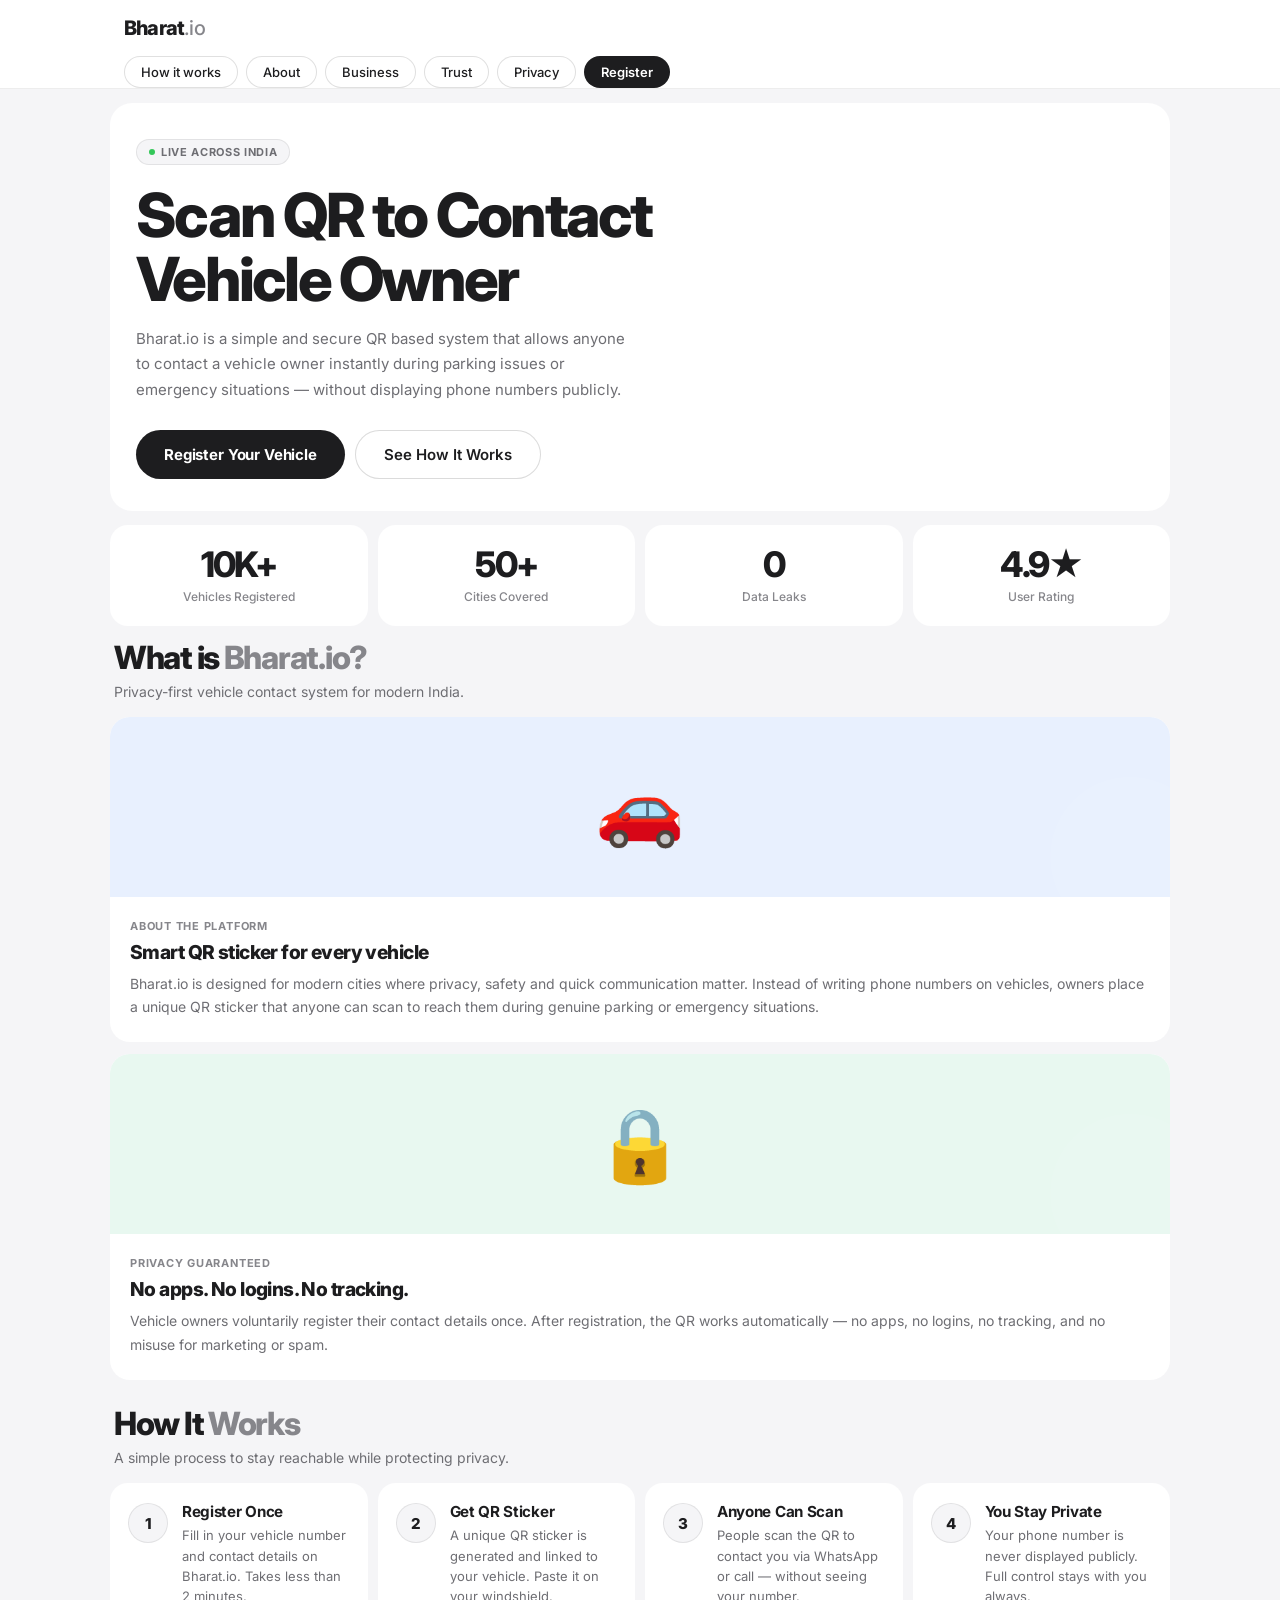
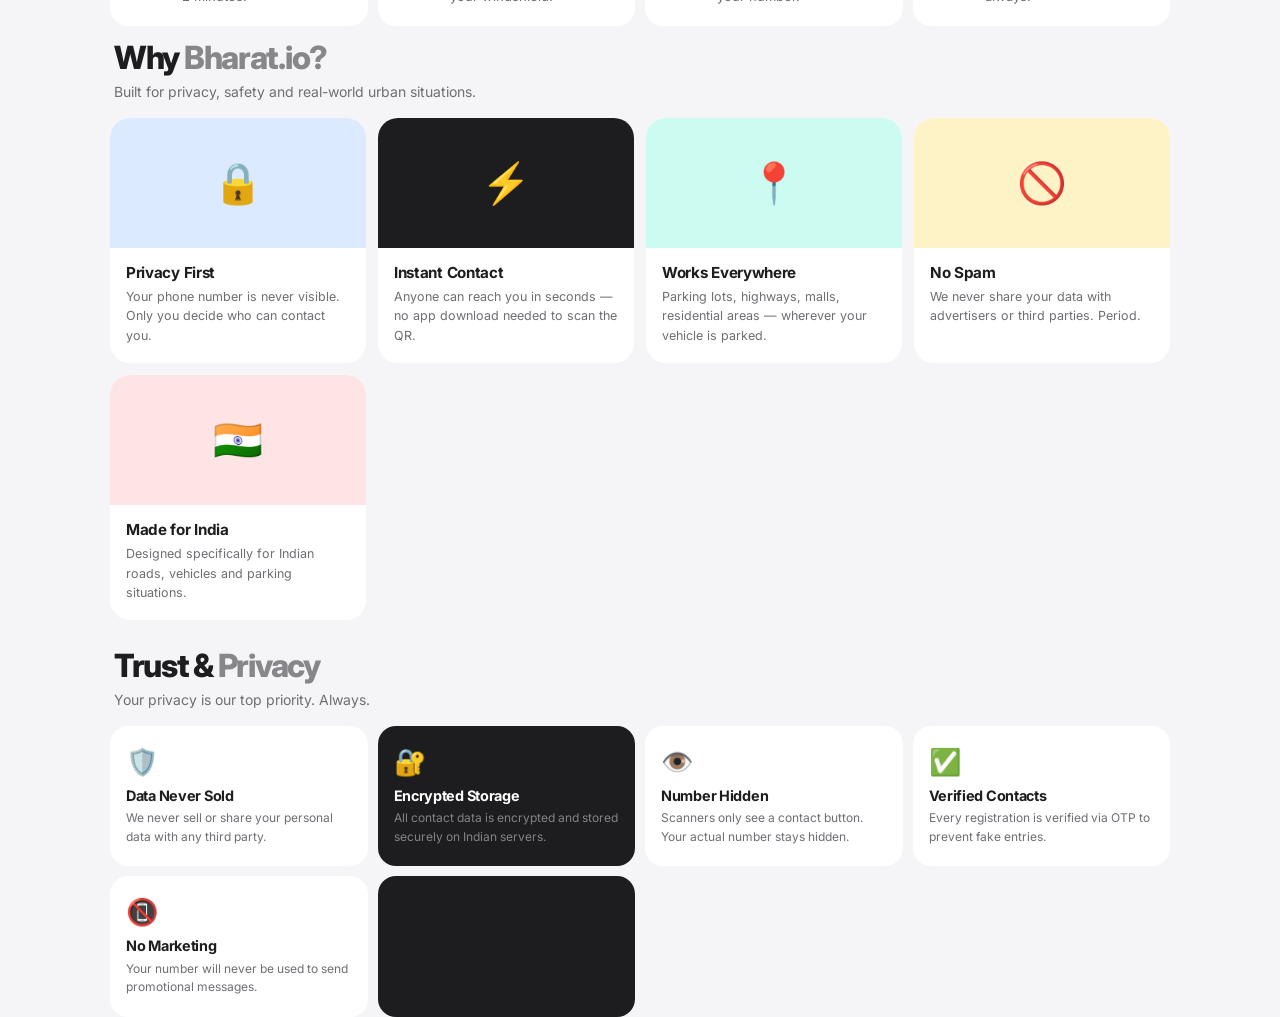
==== index.html @ 7b5a3deb "Create index.html" ====
<!DOCTYPE html>
<html lang="en">
<head>
<meta charset="UTF-8">
<meta name="viewport" content="width=device-width, initial-scale=1.0">
<title>Bharat.io – QR Vehicle Contact System</title>
<link href="https://fonts.googleapis.com/css2?family=Inter:wght@400;500;600;700;800;900&display=swap" rel="stylesheet">
<style>

*,*::before,*::after{margin:0;padding:0;box-sizing:border-box}
html{scroll-behavior:smooth;-webkit-text-size-adjust:100%}
body{
  font-family:'Inter',-apple-system,BlinkMacSystemFont,sans-serif;
  background:#f5f5f7;
  color:#1d1d1f;
  -webkit-font-smoothing:antialiased;
  overflow-x:hidden;
}
a{text-decoration:none;color:inherit}

/* ==============================
   NAVBAR
============================== */
.navbar {
  position: relative;
  background: #fff;
  border-bottom: 1px solid rgba(0,0,0,0.07);
}

.nav-top {
  display: flex;
  align-items: center;
  justify-content: space-between;
  padding: 15px 20px 10px;
}

.logo {
  font-size: 20px;
  font-weight: 800;
  letter-spacing: -0.04em;
  color: #1d1d1f;
}
.logo span { color: #86868b; font-weight: 500; }

/* Horizontal scroll pill nav */
.nav-pills {
  display: flex;
  gap: 8px;
  overflow-x: auto;
  padding: 0 20px 14px;
  scrollbar-width: none;
  -webkit-overflow-scrolling: touch;
}
.nav-pills::-webkit-scrollbar { display: none; }

.nav-pills a {
  display: inline-flex;
  align-items: center;
  white-space: nowrap;
  flex-shrink: 0;
  font-size: 13px;
  font-weight: 500;
  color: #1d1d1f;
  background: #fff;
  border: 1.5px solid rgba(0,0,0,0.12);
  padding: 7px 16px;
  border-radius: 999px;
  transition: background 0.15s;
}
.nav-pills a:hover { background: #f5f5f7; }
.nav-pills .pill-cta {
  background: #1d1d1f;
  color: #fff;
  border-color: transparent;
  font-weight: 600;
}
.nav-pills .pill-cta:hover { background: #3a3a3c; }

/* ==============================
   HERO CARD
============================== */
.hero-wrap { padding: 14px 14px 0; }

.hero-card {
  background: #fff;
  border-radius: 22px;
  padding: 36px 26px 32px;
  overflow: hidden;
  position: relative;
}

/* Small live badge */
.hero-badge {
  display: inline-flex;
  align-items: center;
  gap: 6px;
  font-size: 11px;
  font-weight: 700;
  letter-spacing: 0.06em;
  text-transform: uppercase;
  color: #6e6e73;
  background: #f5f5f7;
  border: 1px solid rgba(0,0,0,0.08);
  padding: 5px 12px;
  border-radius: 999px;
  margin-bottom: 18px;
}
.live-dot {
  width: 6px; height: 6px;
  border-radius: 50%;
  background: #34c759;
  animation: blink 2s ease-in-out infinite;
}
@keyframes blink {
  0%,100%{opacity:1;transform:scale(1)}
  50%{opacity:0.3;transform:scale(0.7)}
}

.hero-card h1 {
  font-size: clamp(2.2rem, 8vw, 3.8rem);
  font-weight: 800;
  letter-spacing: -0.045em;
  line-height: 1.06;
  color: #1d1d1f;
  margin-bottom: 14px;
}

.hero-card .sub {
  font-size: 15px;
  color: #6e6e73;
  line-height: 1.7;
  margin-bottom: 28px;
  max-width: 500px;
}

.hero-btns {
  display: flex;
  flex-direction: column;
  gap: 10px;
}

/* ==============================
   BUTTONS
============================== */
.btn-black {
  display: flex; align-items: center; justify-content: center;
  font-family: inherit; font-size: 15px; font-weight: 700;
  letter-spacing: -0.01em;
  color: #fff; background: #1d1d1f;
  border: none; border-radius: 999px;
  padding: 15px 28px; cursor: pointer;
  transition: all 0.15s ease; text-decoration: none;
}
.btn-black:hover { background: #3a3a3c; transform: scale(1.01); }

.btn-outline {
  display: flex; align-items: center; justify-content: center;
  font-family: inherit; font-size: 15px; font-weight: 600;
  color: #1d1d1f; background: #fff;
  border: 1.5px solid rgba(0,0,0,0.14); border-radius: 999px;
  padding: 14px 28px; cursor: pointer;
  transition: all 0.15s ease; text-decoration: none;
}
.btn-outline:hover { background: #f5f5f7; transform: scale(1.01); }

.btn-white {
  display: inline-flex; align-items: center; justify-content: center;
  font-family: inherit; font-size: 15px; font-weight: 700;
  color: #1d1d1f; background: #fff;
  border: none; border-radius: 999px;
  padding: 15px 32px; cursor: pointer;
  transition: all 0.15s ease; text-decoration: none;
}
.btn-white:hover { background: #f0f0f0; }

/* ==============================
   SECTION WRAPPER
============================== */
.sec { padding: 14px 14px 0; }
.sec-last { padding: 14px; }

.sec-title {
  font-size: clamp(1.5rem, 4vw, 2rem);
  font-weight: 800;
  letter-spacing: -0.04em;
  line-height: 1.1;
  color: #1d1d1f;
  margin-bottom: 6px;
  padding: 0 4px;
}
.sec-title span { color: #86868b; }

.sec-sub {
  font-size: 14px;
  color: #6e6e73;
  padding: 0 4px;
  margin-bottom: 14px;
  line-height: 1.6;
}

/* ==============================
   QATAR-STYLE IMAGE CARDS
   Full width card with image area + content below
============================== */
.qcard {
  background: #fff;
  border-radius: 20px;
  overflow: hidden;
  margin-bottom: 12px;
  transition: transform 0.2s ease;
}
.qcard:hover { transform: translateY(-2px); }

/* Image / icon area */
.qcard-img {
  width: 100%;
  height: 180px;
  background: #f0f0f0;
  display: flex;
  align-items: center;
  justify-content: center;
  font-size: 56px;
  position: relative;
  overflow: hidden;
}

.qcard-img.dark { background: #1d1d1f; }
.qcard-img.blue { background: #e8f0fe; }
.qcard-img.green { background: #e8f8f0; }
.qcard-img.orange { background: #fff3e0; }
.qcard-img.purple { background: #f3e8ff; }

/* Decorative shape inside image area */
.qcard-img::after {
  content: '';
  position: absolute;
  width: 160px; height: 160px;
  border-radius: 50%;
  background: rgba(255,255,255,0.06);
  bottom: -40px; right: -40px;
}

.qcard-body { padding: 22px 20px 24px; }

.qcard-tag {
  font-size: 11px;
  font-weight: 700;
  letter-spacing: 0.07em;
  text-transform: uppercase;
  color: #86868b;
  margin-bottom: 8px;
}

.qcard-body h3 {
  font-size: 1.2rem;
  font-weight: 800;
  letter-spacing: -0.03em;
  color: #1d1d1f;
  margin-bottom: 8px;
  line-height: 1.2;
}

.qcard-body p {
  font-size: 14px;
  color: #6e6e73;
  line-height: 1.65;
  margin-bottom: 0;
}

/* ==============================
   HORIZONTAL SWIPE ROW (Qatar carousel style)
============================== */
.swipe-section { padding: 14px 0 0; }

.swipe-head {
  padding: 0 14px;
  margin-bottom: 12px;
}

.swipe-row {
  display: flex;
  gap: 12px;
  overflow-x: auto;
  padding: 0 14px 14px;
  scrollbar-width: none;
  -webkit-overflow-scrolling: touch;
  scroll-snap-type: x mandatory;
}
.swipe-row::-webkit-scrollbar { display: none; }

.scard {
  flex-shrink: 0;
  width: 240px;
  background: #fff;
  border-radius: 20px;
  overflow: hidden;
  scroll-snap-align: start;
  transition: transform 0.2s ease;
}
.scard:hover { transform: translateY(-2px); }

.scard-img {
  width: 100%;
  height: 130px;
  background: #f0f0f0;
  display: flex;
  align-items: center;
  justify-content: center;
  font-size: 40px;
}
.scard-img.dark  { background: #1d1d1f; }
.scard-img.blue  { background: #dbeafe; }
.scard-img.teal  { background: #ccfbf1; }
.scard-img.amber { background: #fef3c7; }
.scard-img.rose  { background: #ffe4e6; }

.scard-body { padding: 16px 16px 18px; }
.scard-body h4 {
  font-size: 0.95rem;
  font-weight: 700;
  letter-spacing: -0.02em;
  color: #1d1d1f;
  margin-bottom: 5px;
  line-height: 1.2;
}
.scard-body p {
  font-size: 12.5px;
  color: #6e6e73;
  line-height: 1.55;
}

/* ==============================
   STATS ROW
============================== */
.stats-wrap { padding: 14px 14px 0; }
.stats-grid {
  display: grid;
  grid-template-columns: 1fr 1fr;
  gap: 10px;
}
.stat-card {
  background: #fff;
  border-radius: 18px;
  padding: 22px 18px;
  text-align: center;
}
.stat-val {
  font-size: 2.2rem;
  font-weight: 800;
  letter-spacing: -0.05em;
  color: #1d1d1f;
  line-height: 1;
  margin-bottom: 6px;
}
.stat-lbl {
  font-size: 12px;
  color: #86868b;
  font-weight: 500;
}

/* ==============================
   STEP CARDS (inline row)
============================== */
.steps-wrap { padding: 14px 14px 0; }
.steps-col { display: flex; flex-direction: column; gap: 10px; }

.step-card {
  background: #fff;
  border-radius: 18px;
  padding: 20px 18px;
  display: flex;
  align-items: flex-start;
  gap: 14px;
}
.step-card:hover .snum { background: #1d1d1f; color: #fff; border-color: transparent; }
.snum {
  width: 40px; height: 40px;
  border-radius: 50%;
  background: #f5f5f7;
  border: 1px solid rgba(0,0,0,0.08);
  display: flex; align-items: center; justify-content: center;
  font-size: 15px; font-weight: 800; color: #1d1d1f;
  flex-shrink: 0;
  transition: all 0.15s;
}
.step-card h3 {
  font-size: 0.95rem; font-weight: 700;
  letter-spacing: -0.02em; color: #1d1d1f;
  margin-bottom: 4px; line-height: 1.2;
}
.step-card p {
  font-size: 13px; color: #6e6e73; line-height: 1.55;
}

/* ==============================
   CTA DARK CARD
============================== */
.cta-wrap { padding: 14px; }
.cta-card {
  background: #1d1d1f;
  border-radius: 22px;
  padding: 42px 26px;
  text-align: center;
}
.cta-tag {
  display: inline-block;
  font-size: 11px; font-weight: 700;
  letter-spacing: 0.07em; text-transform: uppercase;
  color: rgba(255,255,255,0.4);
  background: rgba(255,255,255,0.07);
  border: 1px solid rgba(255,255,255,0.1);
  padding: 5px 14px; border-radius: 999px;
  margin-bottom: 18px;
}
.cta-card h2 {
  font-size: clamp(1.7rem, 5vw, 2.6rem);
  font-weight: 800; letter-spacing: -0.045em;
  line-height: 1.1; color: #fff; margin-bottom: 12px;
}
.cta-card p {
  font-size: 14px; color: rgba(255,255,255,0.45);
  line-height: 1.65; margin-bottom: 26px;
  max-width: 360px; margin-left: auto; margin-right: auto;
}
.cta-btns { display: flex; flex-direction: column; gap: 10px; }

.btn-ghost {
  display: flex; align-items: center; justify-content: center;
  font-family: inherit; font-size: 15px; font-weight: 600;
  color: rgba(255,255,255,0.6);
  background: rgba(255,255,255,0.07);
  border: 1.5px solid rgba(255,255,255,0.12);
  border-radius: 999px; padding: 14px 28px;
  cursor: pointer; transition: all 0.15s; text-decoration: none;
}
.btn-ghost:hover { color: #fff; background: rgba(255,255,255,0.13); }

/* ==============================
   TRUST SECTION — 2 col grid cards
============================== */
.trust-wrap { padding: 14px 14px 0; }
.trust-grid { display: grid; grid-template-columns: 1fr 1fr; gap: 10px; }

.tcard {
  background: #fff;
  border-radius: 18px;
  padding: 20px 16px;
  transition: transform 0.15s;
}
.tcard:hover { transform: translateY(-2px); }
.tcard.dark { background: #1d1d1f; }

.tcard-icon { font-size: 26px; margin-bottom: 10px; }
.tcard h4 {
  font-size: 0.9rem; font-weight: 700;
  letter-spacing: -0.02em; color: #1d1d1f;
  margin-bottom: 5px; line-height: 1.2;
}
.tcard.dark h4 { color: #fff; }
.tcard p { font-size: 12px; color: #6e6e73; line-height: 1.55; }
.tcard.dark p { color: rgba(255,255,255,0.45); }

/* ==============================
   FOOTER
============================== */
.footer-wrap {
  padding: 24px 20px 40px;
  margin-top: 14px;
  border-top: 1px solid rgba(0,0,0,0.07);
  background: #f5f5f7;
}
.footer-pills {
  display: flex; gap: 8px; flex-wrap: wrap;
  margin-bottom: 20px;
}
.fpill {
  font-size: 13px; font-weight: 500; color: #1d1d1f;
  background: #fff; border: 1.5px solid rgba(0,0,0,0.1);
  padding: 7px 16px; border-radius: 999px;
  transition: background 0.15s; white-space: nowrap;
}
.fpill:hover { background: #e8e8ed; }

.footer-logo {
  font-size: 17px; font-weight: 800;
  letter-spacing: -0.04em; color: #1d1d1f;
  margin-bottom: 6px;
}
.footer-logo span { color: #86868b; font-weight: 500; }
.footer-copy { font-size: 12px; color: #86868b; margin-bottom: 10px; }
.footer-legal { display: flex; gap: 14px; flex-wrap: wrap; }
.footer-legal a { font-size: 12px; color: #86868b; transition: color 0.15s; }
.footer-legal a:hover { color: #1d1d1f; }

/* ==============================
   RESPONSIVE
============================== */
@media (min-width: 600px) {
  .hero-btns { flex-direction: row; }
  .cta-btns  { flex-direction: row; justify-content: center; }
  .stats-grid { grid-template-columns: repeat(4,1fr); }
  .steps-col { display: grid; grid-template-columns: 1fr 1fr; gap: 10px; }
  .trust-grid { grid-template-columns: repeat(3, 1fr); }
}

@media (min-width: 900px) {
  .nav-top { max-width: 1080px; margin: 0 auto; padding: 0 24px; height: 56px; display: flex; align-items: center; }
  .nav-pills { max-width: 1080px; margin: 0 auto; padding: 0 24px 0; overflow-x: visible; flex-wrap: wrap; }
  .hero-wrap, .sec, .sec-last, .stats-wrap, .steps-wrap, .trust-wrap, .cta-wrap { padding-left: 24px; padding-right: 24px; max-width: 1108px; margin-left: auto; margin-right: auto; }
  .swipe-section .swipe-head { padding-left: 24px; max-width: 1108px; margin: 0 auto; }
  .swipe-row { max-width: 1108px; margin: 0 auto; padding-left: 24px; padding-right: 24px; flex-wrap: wrap; overflow-x: visible; }
  .scard { width: calc(25% - 9px); }
  .steps-col { grid-template-columns: repeat(4,1fr); }
  .trust-grid { grid-template-columns: repeat(4,1fr); }
  .footer-wrap { max-width: 1108px; margin-left: auto; margin-right: auto; }
}

</style>
</head>
<body>

<!-- ======== NAVBAR ======== -->
<header class="navbar">
  <div class="nav-top">
    <div class="logo">Bharat<span>.io</span></div>
  </div>
  <nav class="nav-pills">
    <a href="#how">How it works</a>
    <a href="#about">About</a>
    <a href="#business">Business</a>
    <a href="#trust">Trust</a>
    <a href="#privacy">Privacy</a>
    <a href="#" class="pill-cta">Register</a>
  </nav>
</header>

<!-- ======== HERO ======== -->
<div class="hero-wrap">
  <div class="hero-card">
    <div class="hero-badge"><span class="live-dot"></span> Live Across India</div>
    <h1>Scan QR to Contact<br>Vehicle Owner</h1>
    <p class="sub">Bharat.io is a simple and secure QR based system that allows anyone to contact a vehicle owner instantly during parking issues or emergency situations — without displaying phone numbers publicly.</p>
    <div class="hero-btns">
      <a href="#" class="btn-black">Register Your Vehicle</a>
      <a href="#how" class="btn-outline">See How It Works</a>
    </div>
  </div>
</div>

<!-- ======== STATS ======== -->
<div class="stats-wrap" style="padding-top:14px;">
  <div class="stats-grid">
    <div class="stat-card"><div class="stat-val">10K+</div><div class="stat-lbl">Vehicles Registered</div></div>
    <div class="stat-card"><div class="stat-val">50+</div><div class="stat-lbl">Cities Covered</div></div>
    <div class="stat-card"><div class="stat-val">0</div><div class="stat-lbl">Data Leaks</div></div>
    <div class="stat-card"><div class="stat-val">4.9★</div><div class="stat-lbl">User Rating</div></div>
  </div>
</div>

<!-- ======== ABOUT — Qatar style big card ======== -->
<div class="sec" id="about">
  <div class="sec-title">What is <span>Bharat.io?</span></div>
  <div class="sec-sub">Privacy-first vehicle contact system for modern India.</div>
  <div class="qcard">
    <div class="qcard-img blue" style="font-size:72px;">🚗</div>
    <div class="qcard-body">
      <div class="qcard-tag">About the platform</div>
      <h3>Smart QR sticker for every vehicle</h3>
      <p>Bharat.io is designed for modern cities where privacy, safety and quick communication matter. Instead of writing phone numbers on vehicles, owners place a unique QR sticker that anyone can scan to reach them during genuine parking or emergency situations.</p>
    </div>
  </div>
  <div class="qcard">
    <div class="qcard-img green" style="font-size:72px;">🔒</div>
    <div class="qcard-body">
      <div class="qcard-tag">Privacy guaranteed</div>
      <h3>No apps. No logins. No tracking.</h3>
      <p>Vehicle owners voluntarily register their contact details once. After registration, the QR works automatically — no apps, no logins, no tracking, and no misuse for marketing or spam.</p>
    </div>
  </div>
</div>

<!-- ======== HOW IT WORKS ======== -->
<div class="steps-wrap" id="how">
  <div class="sec-title">How It <span>Works</span></div>
  <div class="sec-sub" style="padding:0 4px;margin-bottom:14px;">A simple process to stay reachable while protecting privacy.</div>
  <div class="steps-col">
    <div class="step-card">
      <div class="snum">1</div>
      <div>
        <h3>Register Once</h3>
        <p>Fill in your vehicle number and contact details on Bharat.io. Takes less than 2 minutes.</p>
      </div>
    </div>
    <div class="step-card">
      <div class="snum">2</div>
      <div>
        <h3>Get QR Sticker</h3>
        <p>A unique QR sticker is generated and linked to your vehicle. Paste it on your windshield.</p>
      </div>
    </div>
    <div class="step-card">
      <div class="snum">3</div>
      <div>
        <h3>Anyone Can Scan</h3>
        <p>People scan the QR to contact you via WhatsApp or call — without seeing your number.</p>
      </div>
    </div>
    <div class="step-card">
      <div class="snum">4</div>
      <div>
        <h3>You Stay Private</h3>
        <p>Your phone number is never displayed publicly. Full control stays with you always.</p>
      </div>
    </div>
  </div>
</div>

<!-- ======== FEATURES — swipe cards like Qatar ======== -->
<div class="swipe-section">
  <div class="swipe-head">
    <div class="sec-title">Why <span>Bharat.io?</span></div>
    <div class="sec-sub">Built for privacy, safety and real-world urban situations.</div>
  </div>
  <div class="swipe-row">
    <div class="scard">
      <div class="scard-img blue">🔒</div>
      <div class="scard-body">
        <h4>Privacy First</h4>
        <p>Your phone number is never visible. Only you decide who can contact you.</p>
      </div>
    </div>
    <div class="scard">
      <div class="scard-img dark">⚡</div>
      <div class="scard-body">
        <h4>Instant Contact</h4>
        <p>Anyone can reach you in seconds — no app download needed to scan the QR.</p>
      </div>
    </div>
    <div class="scard">
      <div class="scard-img teal">📍</div>
      <div class="scard-body">
        <h4>Works Everywhere</h4>
        <p>Parking lots, highways, malls, residential areas — wherever your vehicle is parked.</p>
      </div>
    </div>
    <div class="scard">
      <div class="scard-img amber">🚫</div>
      <div class="scard-body">
        <h4>No Spam</h4>
        <p>We never share your data with advertisers or third parties. Period.</p>
      </div>
    </div>
    <div class="scard">
      <div class="scard-img rose">🇮🇳</div>
      <div class="scard-body">
        <h4>Made for India</h4>
        <p>Designed specifically for Indian roads, vehicles and parking situations.</p>
      </div>
    </div>
  </div>
</div>

<!-- ======== TRUST — 2x3 grid ======== -->
<div class="trust-wrap" id="trust">
  <div class="sec-title" style="padding:0 4px;margin-bottom:6px;">Trust & <span>Privacy</span></div>
  <div class="sec-sub">Your privacy is our top priority. Always.</div>
  <div class="trust-grid">
    <div class="tcard">
      <div class="tcard-icon">🛡️</div>
      <h4>Data Never Sold</h4>
      <p>We never sell or share your personal data with any third party.</p>
    </div>
    <div class="tcard dark">
      <div class="tcard-icon">🔐</div>
      <h4>Encrypted Storage</h4>
      <p>All contact data is encrypted and stored securely on Indian servers.</p>
    </div>
    <div class="tcard">
      <div class="tcard-icon">👁️</div>
      <h4>Number Hidden</h4>
      <p>Scanners only see a contact button. Your actual number stays hidden.</p>
    </div>
    <div class="tcard">
      <div class="tcard-icon">✅</div>
      <h4>Verified Contacts</h4>
      <p>Every registration is verified via OTP to prevent fake entries.</p>
    </div>
    <div class="tcard">
      <div class="tcard-icon">📵</div>
      <h4>No Marketing</h4>
      <p>Your number will never be used to send promotional messages.</p>
    </div>
    <div class="tcard dark">
      <div cla
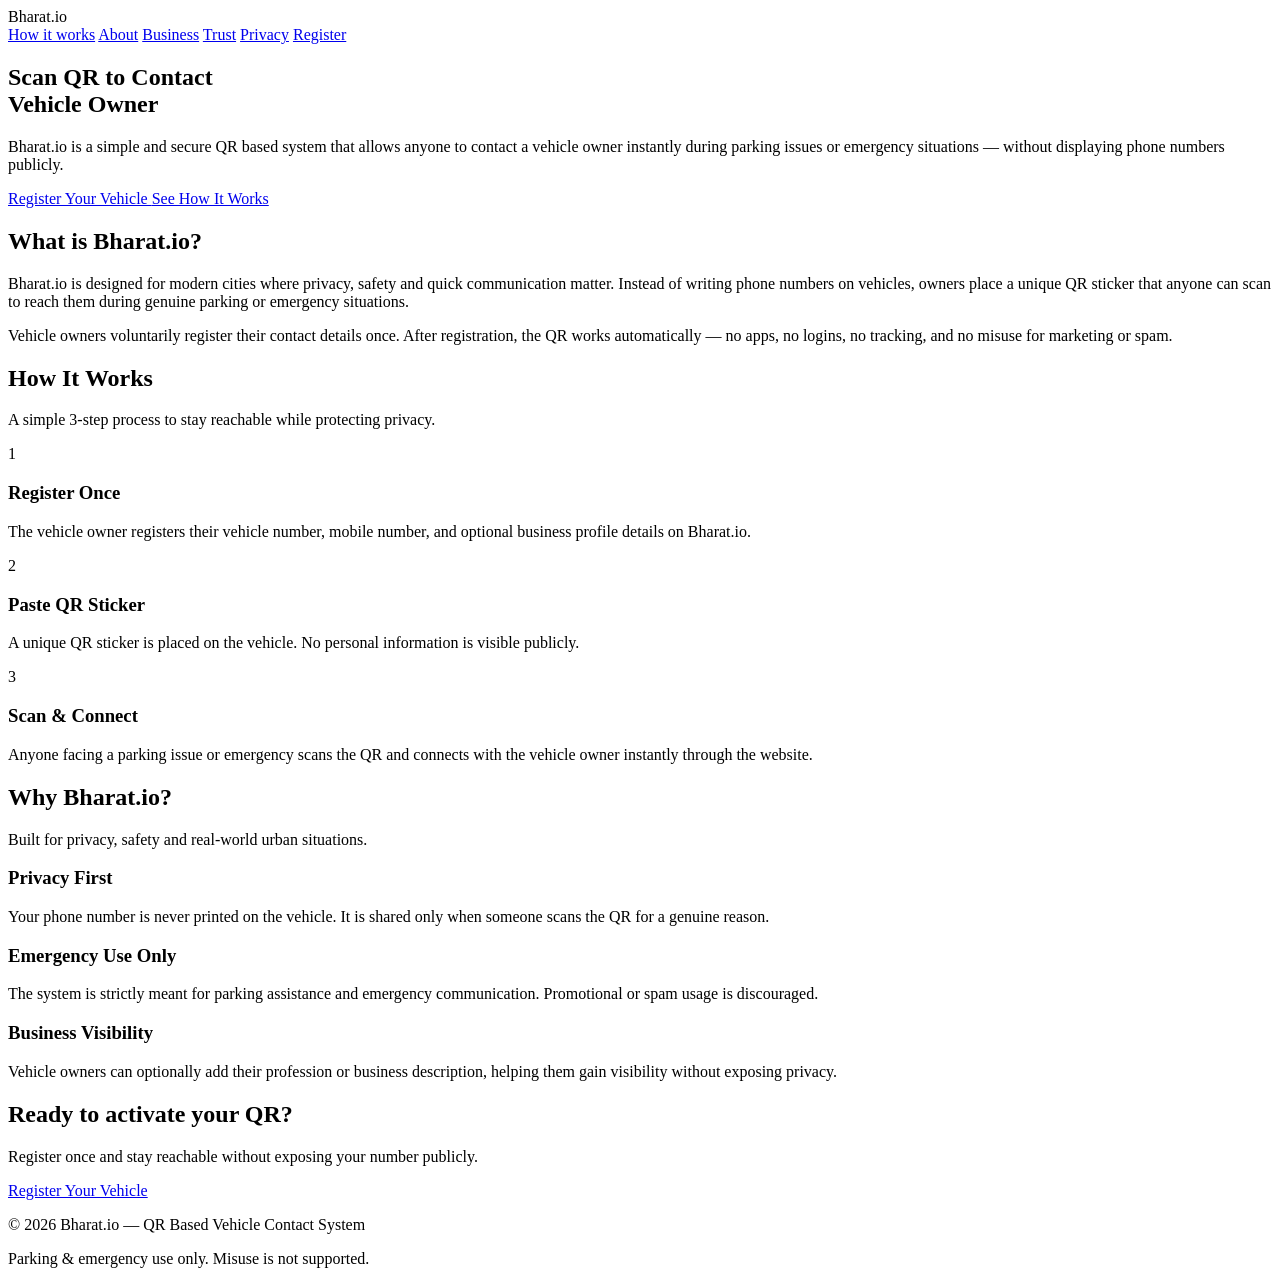
==== commit 3143d39e: "Create index.html" ====
--- a/index.html
+++ b/index.html
@@ -1,694 +1,68 @@
-<!DOCTYPE html>
-<html lang="en">
-<head>
+<!DOCTYPE html><html lang="en"><head>
 <meta charset="UTF-8">
-<meta name="viewport" content="width=device-width, initial-scale=1.0">
-<title>Bharat.io – QR Vehicle Contact System</title>
-<link href="https://fonts.googleapis.com/css2?family=Inter:wght@400;500;600;700;800;900&display=swap" rel="stylesheet">
-<style>
+<meta name="viewport" content="width=device-width, initial-scale=1.0"><title>Bharat.io – QR Based Vehicle Contact System</title><link rel="preconnect" href="https://fonts.googleapis.com">
+<link rel="preconnect" href="https://fonts.gstatic.com" crossorigin><link href="https://fonts.googleapis.com/css2?family=Inter:wght@300;400;500;600;700&display=swap" rel="stylesheet"><link rel="stylesheet" href="style.css"></head><body><!-- ================= NAVBAR ================= --><header class="navbar"><div class="nav-container"><div class="logo">
+Bharat<span>.io</span>
+</div></div></header><!-- NAV CARD MENU --><div class="nav-cards"><a href="#how">How it works</a>
 
-*,*::before,*::after{margin:0;padding:0;box-sizing:border-box}
-html{scroll-behavior:smooth;-webkit-text-size-adjust:100%}
-body{
-  font-family:'Inter',-apple-system,BlinkMacSystemFont,sans-serif;
-  background:#f5f5f7;
-  color:#1d1d1f;
-  -webkit-font-smoothing:antialiased;
-  overflow-x:hidden;
-}
-a{text-decoration:none;color:inherit}
+<a href="about.html">About</a>
 
-/* ==============================
-   NAVBAR
-============================== */
-.navbar {
-  position: relative;
-  background: #fff;
-  border-bottom: 1px solid rgba(0,0,0,0.07);
-}
+<a href="business.html">Business</a>
 
-.nav-top {
-  display: flex;
-  align-items: center;
-  justify-content: space-between;
-  padding: 15px 20px 10px;
-}
+<a href="trust.html">Trust</a>
 
-.logo {
-  font-size: 20px;
-  font-weight: 800;
-  letter-spacing: -0.04em;
-  color: #1d1d1f;
-}
-.logo span { color: #86868b; font-weight: 500; }
+<a href="privacy.html">Privacy</a>
 
-/* Horizontal scroll pill nav */
-.nav-pills {
-  display: flex;
-  gap: 8px;
-  overflow-x: auto;
-  padding: 0 20px 14px;
-  scrollbar-width: none;
-  -webkit-overflow-scrolling: touch;
-}
-.nav-pills::-webkit-scrollbar { display: none; }
+<a href="register.html" class="btn-small">Register</a>
 
-.nav-pills a {
-  display: inline-flex;
-  align-items: center;
-  white-space: nowrap;
-  flex-shrink: 0;
-  font-size: 13px;
-  font-weight: 500;
-  color: #1d1d1f;
-  background: #fff;
-  border: 1.5px solid rgba(0,0,0,0.12);
-  padding: 7px 16px;
-  border-radius: 999px;
-  transition: background 0.15s;
-}
-.nav-pills a:hover { background: #f5f5f7; }
-.nav-pills .pill-cta {
-  background: #1d1d1f;
-  color: #fff;
-  border-color: transparent;
-  font-weight: 600;
-}
-.nav-pills .pill-cta:hover { background: #3a3a3c; }
-
-/* ==============================
-   HERO CARD
-============================== */
-.hero-wrap { padding: 14px 14px 0; }
-
-.hero-card {
-  background: #fff;
-  border-radius: 22px;
-  padding: 36px 26px 32px;
-  overflow: hidden;
-  position: relative;
-}
-
-/* Small live badge */
-.hero-badge {
-  display: inline-flex;
-  align-items: center;
-  gap: 6px;
-  font-size: 11px;
-  font-weight: 700;
-  letter-spacing: 0.06em;
-  text-transform: uppercase;
-  color: #6e6e73;
-  background: #f5f5f7;
-  border: 1px solid rgba(0,0,0,0.08);
-  padding: 5px 12px;
-  border-radius: 999px;
-  margin-bottom: 18px;
-}
-.live-dot {
-  width: 6px; height: 6px;
-  border-radius: 50%;
-  background: #34c759;
-  animation: blink 2s ease-in-out infinite;
-}
-@keyframes blink {
-  0%,100%{opacity:1;transform:scale(1)}
-  50%{opacity:0.3;transform:scale(0.7)}
-}
-
-.hero-card h1 {
-  font-size: clamp(2.2rem, 8vw, 3.8rem);
-  font-weight: 800;
-  letter-spacing: -0.045em;
-  line-height: 1.06;
-  color: #1d1d1f;
-  margin-bottom: 14px;
-}
-
-.hero-card .sub {
-  font-size: 15px;
-  color: #6e6e73;
-  line-height: 1.7;
-  margin-bottom: 28px;
-  max-width: 500px;
-}
-
-.hero-btns {
-  display: flex;
-  flex-direction: column;
-  gap: 10px;
-}
-
-/* ==============================
-   BUTTONS
-============================== */
-.btn-black {
-  display: flex; align-items: center; justify-content: center;
-  font-family: inherit; font-size: 15px; font-weight: 700;
-  letter-spacing: -0.01em;
-  color: #fff; background: #1d1d1f;
-  border: none; border-radius: 999px;
-  padding: 15px 28px; cursor: pointer;
-  transition: all 0.15s ease; text-decoration: none;
-}
-.btn-black:hover { background: #3a3a3c; transform: scale(1.01); }
-
-.btn-outline {
-  display: flex; align-items: center; justify-content: center;
-  font-family: inherit; font-size: 15px; font-weight: 600;
-  color: #1d1d1f; background: #fff;
-  border: 1.5px solid rgba(0,0,0,0.14); border-radius: 999px;
-  padding: 14px 28px; cursor: pointer;
-  transition: all 0.15s ease; text-decoration: none;
-}
-.btn-outline:hover { background: #f5f5f7; transform: scale(1.01); }
-
-.btn-white {
-  display: inline-flex; align-items: center; justify-content: center;
-  font-family: inherit; font-size: 15px; font-weight: 700;
-  color: #1d1d1f; background: #fff;
-  border: none; border-radius: 999px;
-  padding: 15px 32px; cursor: pointer;
-  transition: all 0.15s ease; text-decoration: none;
-}
-.btn-white:hover { background: #f0f0f0; }
-
-/* ==============================
-   SECTION WRAPPER
-============================== */
-.sec { padding: 14px 14px 0; }
-.sec-last { padding: 14px; }
-
-.sec-title {
-  font-size: clamp(1.5rem, 4vw, 2rem);
-  font-weight: 800;
-  letter-spacing: -0.04em;
-  line-height: 1.1;
-  color: #1d1d1f;
-  margin-bottom: 6px;
-  padding: 0 4px;
-}
-.sec-title span { color: #86868b; }
-
-.sec-sub {
-  font-size: 14px;
-  color: #6e6e73;
-  padding: 0 4px;
-  margin-bottom: 14px;
-  line-height: 1.6;
-}
-
-/* ==============================
-   QATAR-STYLE IMAGE CARDS
-   Full width card with image area + content below
-============================== */
-.qcard {
-  background: #fff;
-  border-radius: 20px;
-  overflow: hidden;
-  margin-bottom: 12px;
-  transition: transform 0.2s ease;
-}
-.qcard:hover { transform: translateY(-2px); }
-
-/* Image / icon area */
-.qcard-img {
-  width: 100%;
-  height: 180px;
-  background: #f0f0f0;
-  display: flex;
-  align-items: center;
-  justify-content: center;
-  font-size: 56px;
-  position: relative;
-  overflow: hidden;
-}
-
-.qcard-img.dark { background: #1d1d1f; }
-.qcard-img.blue { background: #e8f0fe; }
-.qcard-img.green { background: #e8f8f0; }
-.qcard-img.orange { background: #fff3e0; }
-.qcard-img.purple { background: #f3e8ff; }
-
-/* Decorative shape inside image area */
-.qcard-img::after {
-  content: '';
-  position: absolute;
-  width: 160px; height: 160px;
-  border-radius: 50%;
-  background: rgba(255,255,255,0.06);
-  bottom: -40px; right: -40px;
-}
-
-.qcard-body { padding: 22px 20px 24px; }
-
-.qcard-tag {
-  font-size: 11px;
-  font-weight: 700;
-  letter-spacing: 0.07em;
-  text-transform: uppercase;
-  color: #86868b;
-  margin-bottom: 8px;
-}
-
-.qcard-body h3 {
-  font-size: 1.2rem;
-  font-weight: 800;
-  letter-spacing: -0.03em;
-  color: #1d1d1f;
-  margin-bottom: 8px;
-  line-height: 1.2;
-}
-
-.qcard-body p {
-  font-size: 14px;
-  color: #6e6e73;
-  line-height: 1.65;
-  margin-bottom: 0;
-}
-
-/* ==============================
-   HORIZONTAL SWIPE ROW (Qatar carousel style)
-============================== */
-.swipe-section { padding: 14px 0 0; }
-
-.swipe-head {
-  padding: 0 14px;
-  margin-bottom: 12px;
-}
-
-.swipe-row {
-  display: flex;
-  gap: 12px;
-  overflow-x: auto;
-  padding: 0 14px 14px;
-  scrollbar-width: none;
-  -webkit-overflow-scrolling: touch;
-  scroll-snap-type: x mandatory;
-}
-.swipe-row::-webkit-scrollbar { display: none; }
-
-.scard {
-  flex-shrink: 0;
-  width: 240px;
-  background: #fff;
-  border-radius: 20px;
-  overflow: hidden;
-  scroll-snap-align: start;
-  transition: transform 0.2s ease;
-}
-.scard:hover { transform: translateY(-2px); }
-
-.scard-img {
-  width: 100%;
-  height: 130px;
-  background: #f0f0f0;
-  display: flex;
-  align-items: center;
-  justify-content: center;
-  font-size: 40px;
-}
-.scard-img.dark  { background: #1d1d1f; }
-.scard-img.blue  { background: #dbeafe; }
-.scard-img.teal  { background: #ccfbf1; }
-.scard-img.amber { background: #fef3c7; }
-.scard-img.rose  { background: #ffe4e6; }
-
-.scard-body { padding: 16px 16px 18px; }
-.scard-body h4 {
-  font-size: 0.95rem;
-  font-weight: 700;
-  letter-spacing: -0.02em;
-  color: #1d1d1f;
-  margin-bottom: 5px;
-  line-height: 1.2;
-}
-.scard-body p {
-  font-size: 12.5px;
-  color: #6e6e73;
-  line-height: 1.55;
-}
-
-/* ==============================
-   STATS ROW
-============================== */
-.stats-wrap { padding: 14px 14px 0; }
-.stats-grid {
-  display: grid;
-  grid-template-columns: 1fr 1fr;
-  gap: 10px;
-}
-.stat-card {
-  background: #fff;
-  border-radius: 18px;
-  padding: 22px 18px;
-  text-align: center;
-}
-.stat-val {
-  font-size: 2.2rem;
-  font-weight: 800;
-  letter-spacing: -0.05em;
-  color: #1d1d1f;
-  line-height: 1;
-  margin-bottom: 6px;
-}
-.stat-lbl {
-  font-size: 12px;
-  color: #86868b;
-  font-weight: 500;
-}
-
-/* ==============================
-   STEP CARDS (inline row)
-============================== */
-.steps-wrap { padding: 14px 14px 0; }
-.steps-col { display: flex; flex-direction: column; gap: 10px; }
-
-.step-card {
-  background: #fff;
-  border-radius: 18px;
-  padding: 20px 18px;
-  display: flex;
-  align-items: flex-start;
-  gap: 14px;
-}
-.step-card:hover .snum { background: #1d1d1f; color: #fff; border-color: transparent; }
-.snum {
-  width: 40px; height: 40px;
-  border-radius: 50%;
-  background: #f5f5f7;
-  border: 1px solid rgba(0,0,0,0.08);
-  display: flex; align-items: center; justify-content: center;
-  font-size: 15px; font-weight: 800; color: #1d1d1f;
-  flex-shrink: 0;
-  transition: all 0.15s;
-}
-.step-card h3 {
-  font-size: 0.95rem; font-weight: 700;
-  letter-spacing: -0.02em; color: #1d1d1f;
-  margin-bottom: 4px; line-height: 1.2;
-}
-.step-card p {
-  font-size: 13px; color: #6e6e73; line-height: 1.55;
-}
-
-/* ==============================
-   CTA DARK CARD
-============================== */
-.cta-wrap { padding: 14px; }
-.cta-card {
-  background: #1d1d1f;
-  border-radius: 22px;
-  padding: 42px 26px;
-  text-align: center;
-}
-.cta-tag {
-  display: inline-block;
-  font-size: 11px; font-weight: 700;
-  letter-spacing: 0.07em; text-transform: uppercase;
-  color: rgba(255,255,255,0.4);
-  background: rgba(255,255,255,0.07);
-  border: 1px solid rgba(255,255,255,0.1);
-  padding: 5px 14px; border-radius: 999px;
-  margin-bottom: 18px;
-}
-.cta-card h2 {
-  font-size: clamp(1.7rem, 5vw, 2.6rem);
-  font-weight: 800; letter-spacing: -0.045em;
-  line-height: 1.1; color: #fff; margin-bottom: 12px;
-}
-.cta-card p {
-  font-size: 14px; color: rgba(255,255,255,0.45);
-  line-height: 1.65; margin-bottom: 26px;
-  max-width: 360px; margin-left: auto; margin-right: auto;
-}
-.cta-btns { display: flex; flex-direction: column; gap: 10px; }
-
-.btn-ghost {
-  display: flex; align-items: center; justify-content: center;
-  font-family: inherit; font-size: 15px; font-weight: 600;
-  color: rgba(255,255,255,0.6);
-  background: rgba(255,255,255,0.07);
-  border: 1.5px solid rgba(255,255,255,0.12);
-  border-radius: 999px; padding: 14px 28px;
-  cursor: pointer; transition: all 0.15s; text-decoration: none;
-}
-.btn-ghost:hover { color: #fff; background: rgba(255,255,255,0.13); }
-
-/* ==============================
-   TRUST SECTION — 2 col grid cards
-============================== */
-.trust-wrap { padding: 14px 14px 0; }
-.trust-grid { display: grid; grid-template-columns: 1fr 1fr; gap: 10px; }
-
-.tcard {
-  background: #fff;
-  border-radius: 18px;
-  padding: 20px 16px;
-  transition: transform 0.15s;
-}
-.tcard:hover { transform: translateY(-2px); }
-.tcard.dark { background: #1d1d1f; }
-
-.tcard-icon { font-size: 26px; margin-bottom: 10px; }
-.tcard h4 {
-  font-size: 0.9rem; font-weight: 700;
-  letter-spacing: -0.02em; color: #1d1d1f;
-  margin-bottom: 5px; line-height: 1.2;
-}
-.tcard.dark h4 { color: #fff; }
-.tcard p { font-size: 12px; color: #6e6e73; line-height: 1.55; }
-.tcard.dark p { color: rgba(255,255,255,0.45); }
-
-/* ==============================
-   FOOTER
-============================== */
-.footer-wrap {
-  padding: 24px 20px 40px;
-  margin-top: 14px;
-  border-top: 1px solid rgba(0,0,0,0.07);
-  background: #f5f5f7;
-}
-.footer-pills {
-  display: flex; gap: 8px; flex-wrap: wrap;
-  margin-bottom: 20px;
-}
-.fpill {
-  font-size: 13px; font-weight: 500; color: #1d1d1f;
-  background: #fff; border: 1.5px solid rgba(0,0,0,0.1);
-  padding: 7px 16px; border-radius: 999px;
-  transition: background 0.15s; white-space: nowrap;
-}
-.fpill:hover { background: #e8e8ed; }
-
-.footer-logo {
-  font-size: 17px; font-weight: 800;
-  letter-spacing: -0.04em; color: #1d1d1f;
-  margin-bottom: 6px;
-}
-.footer-logo span { color: #86868b; font-weight: 500; }
-.footer-copy { font-size: 12px; color: #86868b; margin-bottom: 10px; }
-.footer-legal { display: flex; gap: 14px; flex-wrap: wrap; }
-.footer-legal a { font-size: 12px; color: #86868b; transition: color 0.15s; }
-.footer-legal a:hover { color: #1d1d1f; }
-
-/* ==============================
-   RESPONSIVE
-============================== */
-@media (min-width: 600px) {
-  .hero-btns { flex-direction: row; }
-  .cta-btns  { flex-direction: row; justify-content: center; }
-  .stats-grid { grid-template-columns: repeat(4,1fr); }
-  .steps-col { display: grid; grid-template-columns: 1fr 1fr; gap: 10px; }
-  .trust-grid { grid-template-columns: repeat(3, 1fr); }
-}
-
-@media (min-width: 900px) {
-  .nav-top { max-width: 1080px; margin: 0 auto; padding: 0 24px; height: 56px; display: flex; align-items: center; }
-  .nav-pills { max-width: 1080px; margin: 0 auto; padding: 0 24px 0; overflow-x: visible; flex-wrap: wrap; }
-  .hero-wrap, .sec, .sec-last, .stats-wrap, .steps-wrap, .trust-wrap, .cta-wrap { padding-left: 24px; padding-right: 24px; max-width: 1108px; margin-left: auto; margin-right: auto; }
-  .swipe-section .swipe-head { padding-left: 24px; max-width: 1108px; margin: 0 auto; }
-  .swipe-row { max-width: 1108px; margin: 0 auto; padding-left: 24px; padding-right: 24px; flex-wrap: wrap; overflow-x: visible; }
-  .scard { width: calc(25% - 9px); }
-  .steps-col { grid-template-columns: repeat(4,1fr); }
-  .trust-grid { grid-template-columns: repeat(4,1fr); }
-  .footer-wrap { max-width: 1108px; margin-left: auto; margin-right: auto; }
-}
-
-</style>
-</head>
-<body>
-
-<!-- ======== NAVBAR ======== -->
-<header class="navbar">
-  <div class="nav-top">
-    <div class="logo">Bharat<span>.io</span></div>
-  </div>
-  <nav class="nav-pills">
-    <a href="#how">How it works</a>
-    <a href="#about">About</a>
-    <a href="#business">Business</a>
-    <a href="#trust">Trust</a>
-    <a href="#privacy">Privacy</a>
-    <a href="#" class="pill-cta">Register</a>
-  </nav>
-</header>
-
-<!-- ======== HERO ======== -->
-<div class="hero-wrap">
-  <div class="hero-card">
-    <div class="hero-badge"><span class="live-dot"></span> Live Across India</div>
-    <h1>Scan QR to Contact<br>Vehicle Owner</h1>
-    <p class="sub">Bharat.io is a simple and secure QR based system that allows anyone to contact a vehicle owner instantly during parking issues or emergency situations — without displaying phone numbers publicly.</p>
-    <div class="hero-btns">
-      <a href="#" class="btn-black">Register Your Vehicle</a>
-      <a href="#how" class="btn-outline">See How It Works</a>
-    </div>
-  </div>
-</div>
-
-<!-- ======== STATS ======== -->
-<div class="stats-wrap" style="padding-top:14px;">
-  <div class="stats-grid">
-    <div class="stat-card"><div class="stat-val">10K+</div><div class="stat-lbl">Vehicles Registered</div></div>
-    <div class="stat-card"><div class="stat-val">50+</div><div class="stat-lbl">Cities Covered</div></div>
-    <div class="stat-card"><div class="stat-val">0</div><div class="stat-lbl">Data Leaks</div></div>
-    <div class="stat-card"><div class="stat-val">4.9★</div><div class="stat-lbl">User Rating</div></div>
-  </div>
-</div>
-
-<!-- ======== ABOUT — Qatar style big card ======== -->
-<div class="sec" id="about">
-  <div class="sec-title">What is <span>Bharat.io?</span></div>
-  <div class="sec-sub">Privacy-first vehicle contact system for modern India.</div>
-  <div class="qcard">
-    <div class="qcard-img blue" style="font-size:72px;">🚗</div>
-    <div class="qcard-body">
-      <div class="qcard-tag">About the platform</div>
-      <h3>Smart QR sticker for every vehicle</h3>
-      <p>Bharat.io is designed for modern cities where privacy, safety and quick communication matter. Instead of writing phone numbers on vehicles, owners place a unique QR sticker that anyone can scan to reach them during genuine parking or emergency situations.</p>
-    </div>
-  </div>
-  <div class="qcard">
-    <div class="qcard-img green" style="font-size:72px;">🔒</div>
-    <div class="qcard-body">
-      <div class="qcard-tag">Privacy guaranteed</div>
-      <h3>No apps. No logins. No tracking.</h3>
-      <p>Vehicle owners voluntarily register their contact details once. After registration, the QR works automatically — no apps, no logins, no tracking, and no misuse for marketing or spam.</p>
-    </div>
-  </div>
-</div>
-
-<!-- ======== HOW IT WORKS ======== -->
-<div class="steps-wrap" id="how">
-  <div class="sec-title">How It <span>Works</span></div>
-  <div class="sec-sub" style="padding:0 4px;margin-bottom:14px;">A simple process to stay reachable while protecting privacy.</div>
-  <div class="steps-col">
-    <div class="step-card">
-      <div class="snum">1</div>
-      <div>
-        <h3>Register Once</h3>
-        <p>Fill in your vehicle number and contact details on Bharat.io. Takes less than 2 minutes.</p>
-      </div>
-    </div>
-    <div class="step-card">
-      <div class="snum">2</div>
-      <div>
-        <h3>Get QR Sticker</h3>
-        <p>A unique QR sticker is generated and linked to your vehicle. Paste it on your windshield.</p>
-      </div>
-    </div>
-    <div class="step-card">
-      <div class="snum">3</div>
-      <div>
-        <h3>Anyone Can Scan</h3>
-        <p>People scan the QR to contact you via WhatsApp or call — without seeing your number.</p>
-      </div>
-    </div>
-    <div class="step-card">
-      <div class="snum">4</div>
-      <div>
-        <h3>You Stay Private</h3>
-        <p>Your phone number is never displayed publicly. Full control stays with you always.</p>
-      </div>
-    </div>
-  </div>
-</div>
-
-<!-- ======== FEATURES — swipe cards like Qatar ======== -->
-<div class="swipe-section">
-  <div class="swipe-head">
-    <div class="sec-title">Why <span>Bharat.io?</span></div>
-    <div class="sec-sub">Built for privacy, safety and real-world urban situations.</div>
-  </div>
-  <div class="swipe-row">
-    <div class="scard">
-      <div class="scard-img blue">🔒</div>
-      <div class="scard-body">
-        <h4>Privacy First</h4>
-        <p>Your phone number is never visible. Only you decide who can contact you.</p>
-      </div>
-    </div>
-    <div class="scard">
-      <div class="scard-img dark">⚡</div>
-      <div class="scard-body">
-        <h4>Instant Contact</h4>
-        <p>Anyone can reach you in seconds — no app download needed to scan the QR.</p>
-      </div>
-    </div>
-    <div class="scard">
-      <div class="scard-img teal">📍</div>
-      <div class="scard-body">
-        <h4>Works Everywhere</h4>
-        <p>Parking lots, highways, malls, residential areas — wherever your vehicle is parked.</p>
-      </div>
-    </div>
-    <div class="scard">
-      <div class="scard-img amber">🚫</div>
-      <div class="scard-body">
-        <h4>No Spam</h4>
-        <p>We never share your data with advertisers or third parties. Period.</p>
-      </div>
-    </div>
-    <div class="scard">
-      <div class="scard-img rose">🇮🇳</div>
-      <div class="scard-body">
-        <h4>Made for India</h4>
-        <p>Designed specifically for Indian roads, vehicles and parking situations.</p>
-      </div>
-    </div>
-  </div>
-</div>
-
-<!-- ======== TRUST — 2x3 grid ======== -->
-<div class="trust-wrap" id="trust">
-  <div class="sec-title" style="padding:0 4px;margin-bottom:6px;">Trust & <span>Privacy</span></div>
-  <div class="sec-sub">Your privacy is our top priority. Always.</div>
-  <div class="trust-grid">
-    <div class="tcard">
-      <div class="tcard-icon">🛡️</div>
-      <h4>Data Never Sold</h4>
-      <p>We never sell or share your personal data with any third party.</p>
-    </div>
-    <div class="tcard dark">
-      <div class="tcard-icon">🔐</div>
-      <h4>Encrypted Storage</h4>
-      <p>All contact data is encrypted and stored securely on Indian servers.</p>
-    </div>
-    <div class="tcard">
-      <div class="tcard-icon">👁️</div>
-      <h4>Number Hidden</h4>
-      <p>Scanners only see a contact button. Your actual number stays hidden.</p>
-    </div>
-    <div class="tcard">
-      <div class="tcard-icon">✅</div>
-      <h4>Verified Contacts</h4>
-      <p>Every registration is verified via OTP to prevent fake entries.</p>
-    </div>
-    <div class="tcard">
-      <div class="tcard-icon">📵</div>
-      <h4>No Marketing</h4>
-      <p>Your number will never be used to send promotional messages.</p>
-    </div>
-    <div class="tcard dark">
-      <div cla
+</div><!-- ================= HERO ================= --><section class="hero"><div class="container hero-wrapper"><div class="hero-left"><h1>
+Scan QR to Contact <br>
+Vehicle Owner
+</h1><p>
+Bharat.io is a simple and secure QR based system that allows anyone
+to contact a vehicle owner instantly during parking issues or
+emergency situations — without displaying phone numbers publicly.
+</p><div class="hero-actions"><a href="register.html" class="btn-primary">
+Register Your Vehicle
+</a><a href="#how" class="btn-secondary">
+See How It Works
+</a></div></div></div></section><!-- ================= WHAT IS ================= --><section class="section light"><div class="container narrow"><h2>What is Bharat.io?</h2><p>
+Bharat.io is designed for modern cities where privacy, safety and quick
+communication matter. Instead of writing phone numbers on vehicles,
+owners place a unique QR sticker that anyone can scan to reach them
+during genuine parking or emergency situations.
+</p><p>
+Vehicle owners voluntarily register their contact details once.
+After registration, the QR works automatically — no apps, no logins,
+no tracking, and no misuse for marketing or spam.
+</p></div></section><!-- ================= HOW IT WORKS ================= --><section class="section" id="how"><div class="container"><div class="section-header"><h2>How It Works</h2><p class="section-sub">
+A simple 3-step process to stay reachable while protecting privacy.
+</p></div><div class="steps-grid"><div class="step-card"><div class="step-number">1</div><h3>Register Once</h3><p>
+The vehicle owner registers their vehicle number, mobile number,
+and optional business profile details on Bharat.io.
+</p></div><div class="step-card"><div class="step-number">2</div><h3>Paste QR Sticker</h3><p>
+A unique QR sticker is placed on the vehicle.
+No personal information is visible publicly.
+</p></div><div class="step-card"><div class="step-number">3</div><h3>Scan & Connect</h3><p>
+Anyone facing a parking issue or emergency scans the QR and
+connects with the vehicle owner instantly through the website.
+</p></div></div></div></section><!-- ================= WHY SECTION ================= --><section class="section light"><div class="container"><div class="section-header"><h2>Why Bharat.io?</h2><p class="section-sub">
+Built for privacy, safety and real-world urban situations.
+</p></div><div class="feature-grid"><div class="feature-card"><h3>Privacy First</h3><p>
+Your phone number is never printed on the vehicle.
+It is shared only when someone scans the QR for a genuine reason.
+</p></div><div class="feature-card"><h3>Emergency Use Only</h3><p>
+The system is strictly meant for parking assistance and emergency
+communication. Promotional or spam usage is discouraged.
+</p></div><div class="feature-card"><h3>Business Visibility</h3><p>
+Vehicle owners can optionally add their profession or business
+description, helping them gain visibility without exposing privacy.
+</p></div></div></div></section><!-- ================= CTA ================= --><section class="section cta-section"><div class="container text-center"><h2>Ready to activate your QR?</h2><p>
+Register once and stay reachable without exposing your number publicly.
+</p><a href="register.html" class="btn-primary large-btn">
+Register Your Vehicle
+</a></div></section><!-- ================= FOOTER ================= --><footer class="footer"><div class="container text-center"><p>
+© 2026 Bharat.io — QR Based Vehicle Contact System
+</p><p class="small">
+Parking & emergency use only. Misuse is not supported.
+</p></div></footer></body></html>
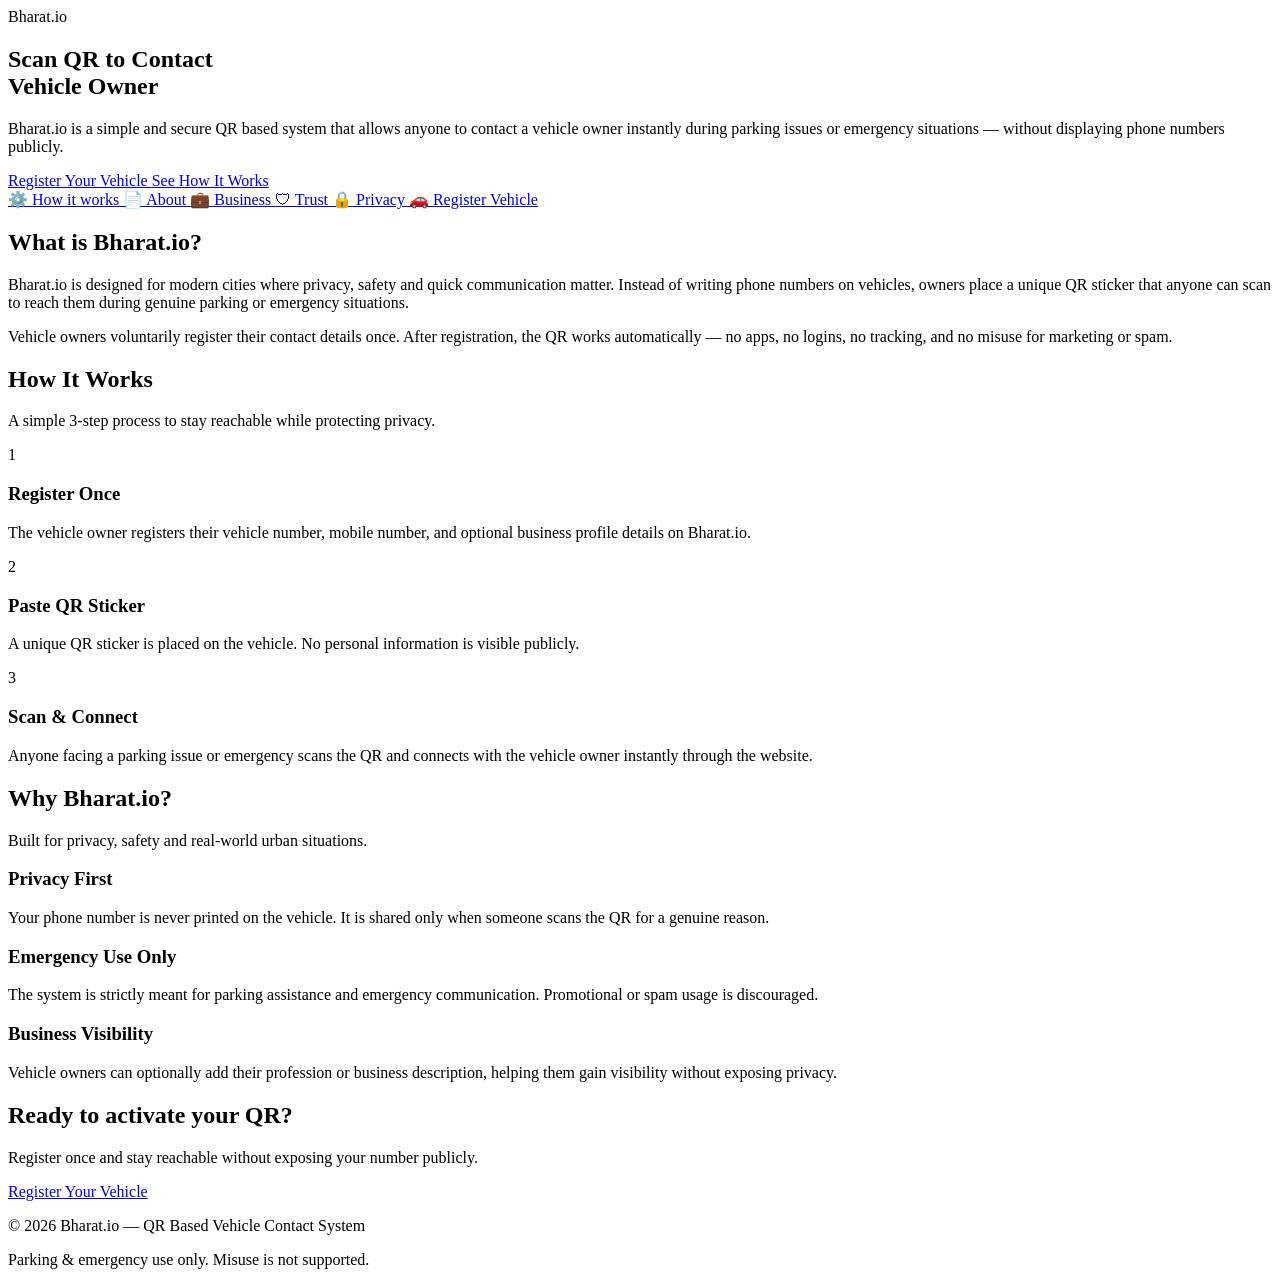
==== commit d5505366: "Create index.html" ====
--- a/index.html
+++ b/index.html
@@ -1,21 +1,11 @@
-<!DOCTYPE html><html lang="en"><head>
-<meta charset="UTF-8">
+<!DOCTYPE html><html lang="en"><head><meta charset="UTF-8">
 <meta name="viewport" content="width=device-width, initial-scale=1.0"><title>Bharat.io – QR Based Vehicle Contact System</title><link rel="preconnect" href="https://fonts.googleapis.com">
-<link rel="preconnect" href="https://fonts.gstatic.com" crossorigin><link href="https://fonts.googleapis.com/css2?family=Inter:wght@300;400;500;600;700&display=swap" rel="stylesheet"><link rel="stylesheet" href="style.css"></head><body><!-- ================= NAVBAR ================= --><header class="navbar"><div class="nav-container"><div class="logo">
+<link rel="preconnect" href="https://fonts.gstatic.com" crossorigin><link href="https://fonts.googleapis.com/css2?family=Inter:wght@300;400;500;600;700&display=swap" rel="stylesheet"><link rel="stylesheet" href="style.css">
+<link rel="manifest" href="manifest.json">
+<meta name="theme-color" content="#0A66C2">
+</head><body><!-- ================= NAVBAR ================= --><header class="navbar"><div class="nav-container"><div class="logo">
 Bharat<span>.io</span>
-</div></div></header><!-- NAV CARD MENU --><div class="nav-cards"><a href="#how">How it works</a>
-
-<a href="about.html">About</a>
-
-<a href="business.html">Business</a>
-
-<a href="trust.html">Trust</a>
-
-<a href="privacy.html">Privacy</a>
-
-<a href="register.html" class="btn-small">Register</a>
-
-</div><!-- ================= HERO ================= --><section class="hero"><div class="container hero-wrapper"><div class="hero-left"><h1>
+</div></div></header><!-- ================= HERO ================= --><section class="hero"><div class="container hero-wrapper"><h1>
 Scan QR to Contact <br>
 Vehicle Owner
 </h1><p>
@@ -26,7 +16,19 @@
 Register Your Vehicle
 </a><a href="#how" class="btn-secondary">
 See How It Works
-</a></div></div></div></section><!-- ================= WHAT IS ================= --><section class="section light"><div class="container narrow"><h2>What is Bharat.io?</h2><p>
+</a></div></div></section><!-- ================= NAV CARD MENU ================= --><section class="top-menu"><div class="menu-container"><a href="#how" class="menu-card">
+⚙️ How it works
+</a><a href="about.html" class="menu-card">
+📄 About
+</a><a href="business.html" class="menu-card">
+💼 Business
+</a><a href="trust.html" class="menu-card">
+🛡 Trust
+</a><a href="privacy.html" class="menu-card">
+🔒 Privacy
+</a><a href="register.html" class="menu-card register-card">
+🚗 Register Vehicle
+</a></div></section><!-- ================= WHAT IS ================= --><section class="section light"><div class="container narrow"><h2>What is Bharat.io?</h2><p>
 Bharat.io is designed for modern cities where privacy, safety and quick
 communication matter. Instead of writing phone numbers on vehicles,
 owners place a unique QR sticker that anyone can scan to reach them
@@ -65,4 +67,11 @@
 © 2026 Bharat.io — QR Based Vehicle Contact System
 </p><p class="small">
 Parking & emergency use only. Misuse is not supported.
-</p></div></footer></body></html>
+</p></div></footer>
+<script>
+if ("serviceWorker" in navigator) {
+  navigator.serviceWorker.register("service-worker.js");
+}
+</script>
+</body>
+</html>
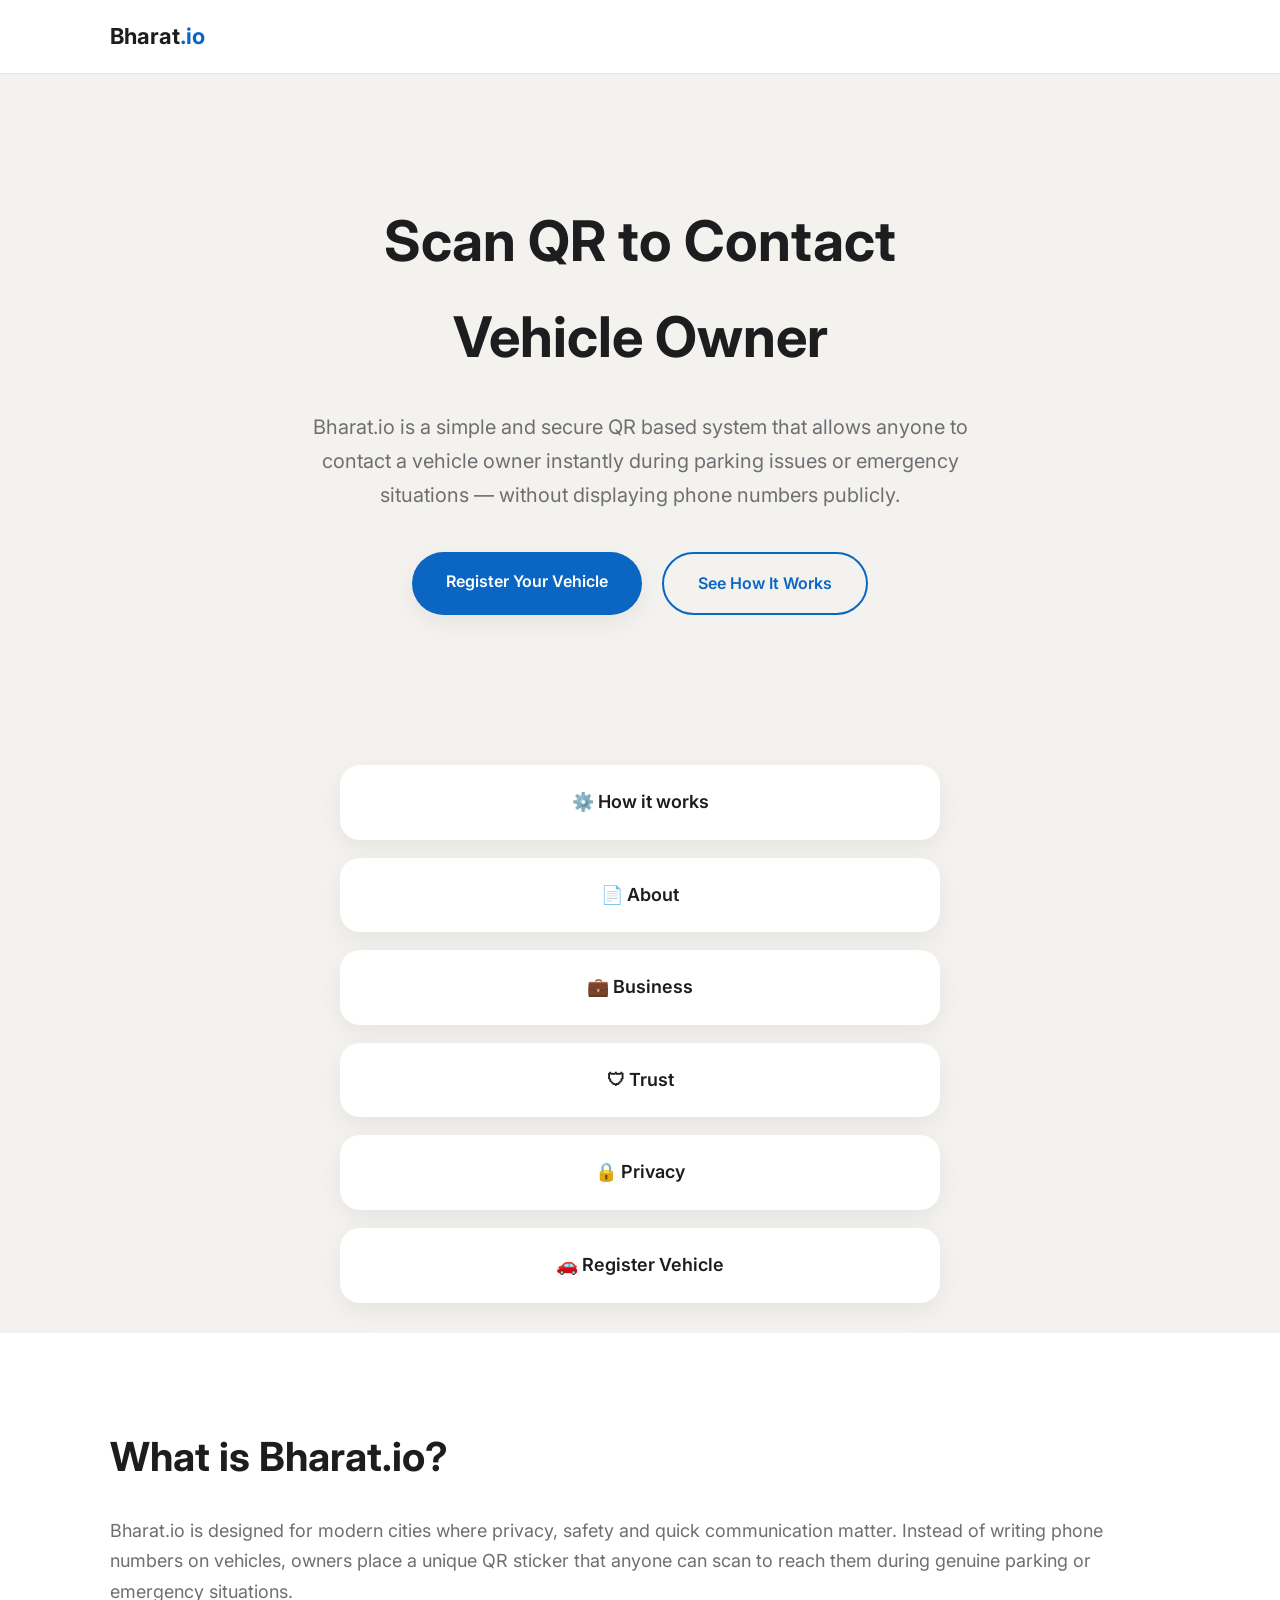
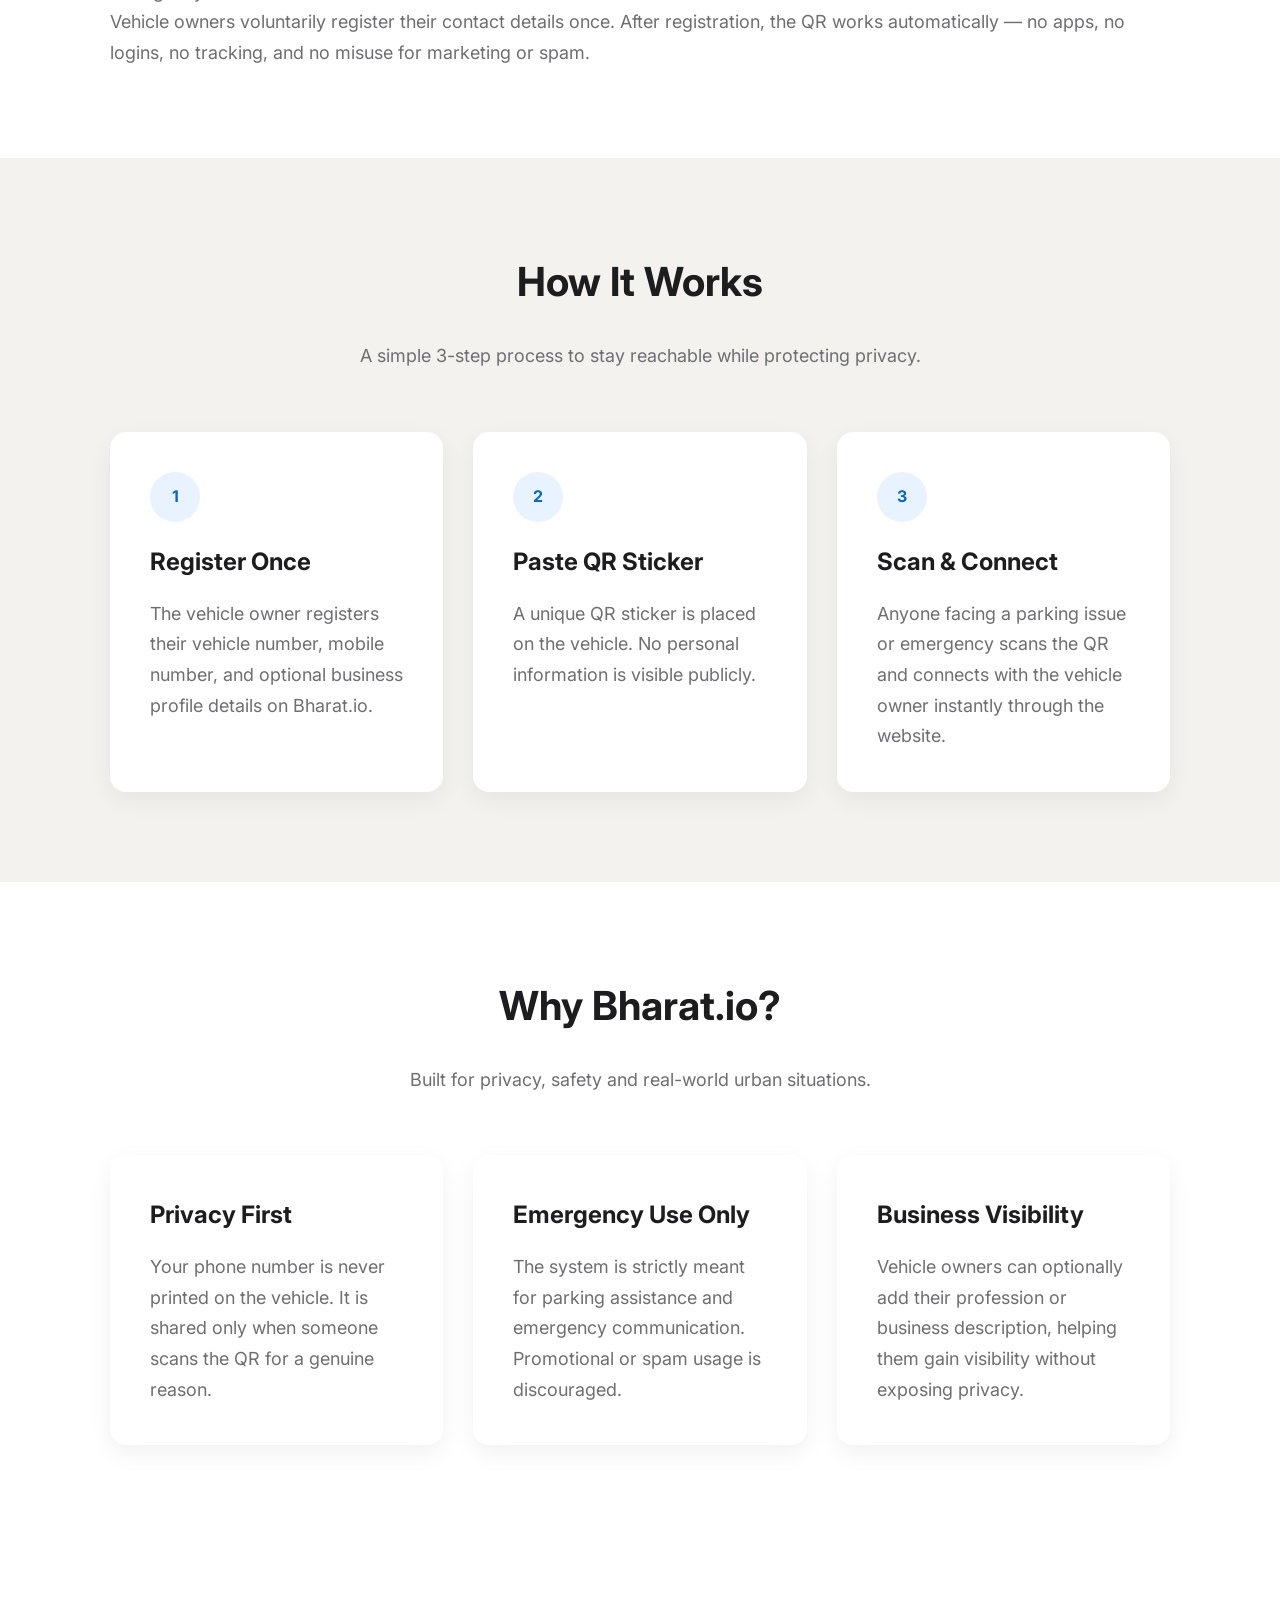
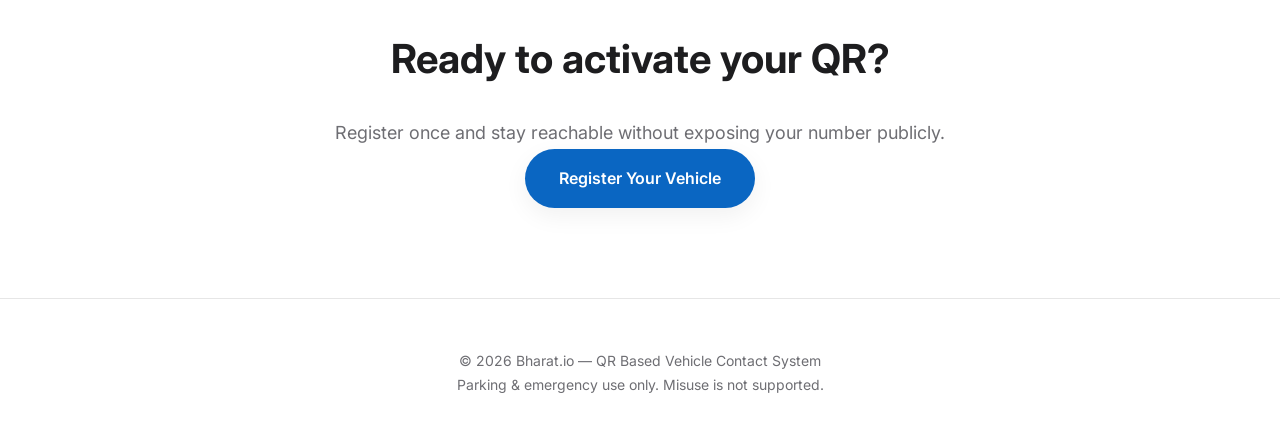
==== commit e853c649: "Create index.html" ====
--- a/index.html
+++ b/index.html
@@ -1,77 +1,360 @@
-<!DOCTYPE html><html lang="en"><head><meta charset="UTF-8">
-<meta name="viewport" content="width=device-width, initial-scale=1.0"><title>Bharat.io – QR Based Vehicle Contact System</title><link rel="preconnect" href="https://fonts.googleapis.com">
-<link rel="preconnect" href="https://fonts.gstatic.com" crossorigin><link href="https://fonts.googleapis.com/css2?family=Inter:wght@300;400;500;600;700&display=swap" rel="stylesheet"><link rel="stylesheet" href="style.css">
+<!DOCTYPE html>
+<html lang="en">
+
+<head>
+
+<meta charset="UTF-8">
+<meta name="viewport" content="width=device-width, initial-scale=1.0">
+
+<title>RWA / Parking's – QR Vehicle Contact System</title>
+
+<link rel="preconnect" href="https://fonts.googleapis.com">
+<link rel="preconnect" href="https://fonts.gstatic.com" crossorigin>
+
+<link href="https://fonts.googleapis.com/css2?family=Inter:wght@300;400;500;600;700&display=swap" rel="stylesheet">
+
+<link rel="stylesheet" href="style.css">
+
+<!-- PWA Manifest -->
 <link rel="manifest" href="manifest.json">
+
+<!-- Theme -->
 <meta name="theme-color" content="#0A66C2">
-</head><body><!-- ================= NAVBAR ================= --><header class="navbar"><div class="nav-container"><div class="logo">
+
+<!-- Mobile App Mode -->
+<meta name="mobile-web-app-capable" content="yes">
+<meta name="apple-mobile-web-app-capable" content="yes">
+
+</head>
+
+
+<body>
+
+<!-- ================= SPLASH SCREEN ================= -->
+<div id="splash">
+<img src="logo.svg" alt="RWA Parking">
+<h2>RWA Parking</h2>
+</div>
+
+
+<!-- ================= NAVBAR ================= -->
+
+<header class="navbar">
+
+<div class="nav-container">
+
+<div class="logo">
 Bharat<span>.io</span>
-</div></div></header><!-- ================= HERO ================= --><section class="hero"><div class="container hero-wrapper"><h1>
+</div>
+
+</div>
+
+</header>
+
+
+
+<!-- ================= HERO ================= -->
+
+<section class="hero">
+
+<div class="container hero-wrapper">
+
+<h1>
 Scan QR to Contact <br>
 Vehicle Owner
-</h1><p>
+</h1>
+
+<p>
 Bharat.io is a simple and secure QR based system that allows anyone
 to contact a vehicle owner instantly during parking issues or
 emergency situations — without displaying phone numbers publicly.
-</p><div class="hero-actions"><a href="register.html" class="btn-primary">
+</p>
+
+<div class="hero-actions">
+
+<a href="register.html" class="btn-primary">
 Register Your Vehicle
-</a><a href="#how" class="btn-secondary">
+</a>
+
+<a href="#how" class="btn-secondary">
 See How It Works
-</a></div></div></section><!-- ================= NAV CARD MENU ================= --><section class="top-menu"><div class="menu-container"><a href="#how" class="menu-card">
+</a>
+
+</div>
+
+</div>
+
+</section>
+
+
+
+<!-- ================= NAV CARD MENU ================= -->
+
+<section class="top-menu">
+
+<div class="menu-container">
+
+<a href="#how" class="menu-card">
 ⚙️ How it works
-</a><a href="about.html" class="menu-card">
+</a>
+
+<a href="about.html" class="menu-card">
 📄 About
-</a><a href="business.html" class="menu-card">
+</a>
+
+<a href="business.html" class="menu-card">
 💼 Business
-</a><a href="trust.html" class="menu-card">
+</a>
+
+<a href="trust.html" class="menu-card">
 🛡 Trust
-</a><a href="privacy.html" class="menu-card">
+</a>
+
+<a href="privacy.html" class="menu-card">
 🔒 Privacy
-</a><a href="register.html" class="menu-card register-card">
+</a>
+
+<a href="register.html" class="menu-card register-card">
 🚗 Register Vehicle
-</a></div></section><!-- ================= WHAT IS ================= --><section class="section light"><div class="container narrow"><h2>What is Bharat.io?</h2><p>
+</a>
+
+</div>
+
+</section>
+
+
+
+<!-- ================= WHAT IS ================= -->
+
+<section class="section light">
+
+<div class="container narrow">
+
+<h2>What is Bharat.io?</h2>
+
+<p>
 Bharat.io is designed for modern cities where privacy, safety and quick
 communication matter. Instead of writing phone numbers on vehicles,
 owners place a unique QR sticker that anyone can scan to reach them
 during genuine parking or emergency situations.
-</p><p>
+</p>
+
+<p>
 Vehicle owners voluntarily register their contact details once.
 After registration, the QR works automatically — no apps, no logins,
 no tracking, and no misuse for marketing or spam.
-</p></div></section><!-- ================= HOW IT WORKS ================= --><section class="section" id="how"><div class="container"><div class="section-header"><h2>How It Works</h2><p class="section-sub">
+</p>
+
+</div>
+
+</section>
+
+
+
+<!-- ================= HOW IT WORKS ================= -->
+
+<section class="section" id="how">
+
+<div class="container">
+
+<div class="section-header">
+
+<h2>How It Works</h2>
+
+<p class="section-sub">
 A simple 3-step process to stay reachable while protecting privacy.
-</p></div><div class="steps-grid"><div class="step-card"><div class="step-number">1</div><h3>Register Once</h3><p>
+</p>
+
+</div>
+
+
+
+<div class="steps-grid">
+
+<div class="step-card">
+
+<div class="step-number">1</div>
+
+<h3>Register Once</h3>
+
+<p>
 The vehicle owner registers their vehicle number, mobile number,
 and optional business profile details on Bharat.io.
-</p></div><div class="step-card"><div class="step-number">2</div><h3>Paste QR Sticker</h3><p>
+</p>
+
+</div>
+
+
+
+<div class="step-card">
+
+<div class="step-number">2</div>
+
+<h3>Paste QR Sticker</h3>
+
+<p>
 A unique QR sticker is placed on the vehicle.
 No personal information is visible publicly.
-</p></div><div class="step-card"><div class="step-number">3</div><h3>Scan & Connect</h3><p>
+</p>
+
+</div>
+
+
+
+<div class="step-card">
+
+<div class="step-number">3</div>
+
+<h3>Scan & Connect</h3>
+
+<p>
 Anyone facing a parking issue or emergency scans the QR and
 connects with the vehicle owner instantly through the website.
-</p></div></div></div></section><!-- ================= WHY SECTION ================= --><section class="section light"><div class="container"><div class="section-header"><h2>Why Bharat.io?</h2><p class="section-sub">
+</p>
+
+</div>
+
+</div>
+
+</div>
+
+</section>
+
+
+
+<!-- ================= WHY SECTION ================= -->
+
+<section class="section light">
+
+<div class="container">
+
+<div class="section-header">
+
+<h2>Why Bharat.io?</h2>
+
+<p class="section-sub">
 Built for privacy, safety and real-world urban situations.
-</p></div><div class="feature-grid"><div class="feature-card"><h3>Privacy First</h3><p>
+</p>
+
+</div>
+
+
+
+<div class="feature-grid">
+
+<div class="feature-card">
+
+<h3>Privacy First</h3>
+
+<p>
 Your phone number is never printed on the vehicle.
 It is shared only when someone scans the QR for a genuine reason.
-</p></div><div class="feature-card"><h3>Emergency Use Only</h3><p>
+</p>
+
+</div>
+
+
+
+<div class="feature-card">
+
+<h3>Emergency Use Only</h3>
+
+<p>
 The system is strictly meant for parking assistance and emergency
 communication. Promotional or spam usage is discouraged.
-</p></div><div class="feature-card"><h3>Business Visibility</h3><p>
+</p>
+
+</div>
+
+
+
+<div class="feature-card">
+
+<h3>Business Visibility</h3>
+
+<p>
 Vehicle owners can optionally add their profession or business
 description, helping them gain visibility without exposing privacy.
-</p></div></div></div></section><!-- ================= CTA ================= --><section class="section cta-section"><div class="container text-center"><h2>Ready to activate your QR?</h2><p>
+</p>
+
+</div>
+
+</div>
+
+</div>
+
+</section>
+
+
+
+<!-- ================= CTA ================= -->
+
+<section class="section cta-section">
+
+<div class="container text-center">
+
+<h2>Ready to activate your QR?</h2>
+
+<p>
 Register once and stay reachable without exposing your number publicly.
-</p><a href="register.html" class="btn-primary large-btn">
+</p>
+
+<a href="register.html" class="btn-primary large-btn">
 Register Your Vehicle
-</a></div></section><!-- ================= FOOTER ================= --><footer class="footer"><div class="container text-center"><p>
+</a>
+
+</div>
+
+</section>
+
+
+
+<!-- ================= FOOTER ================= -->
+
+<footer class="footer">
+
+<div class="container text-center">
+
+<p>
 © 2026 Bharat.io — QR Based Vehicle Contact System
-</p><p class="small">
+</p>
+
+<p class="small">
 Parking & emergency use only. Misuse is not supported.
-</p></div></footer>
+</p>
+
+</div>
+
+</footer>
+
 <script>
-if ("serviceWorker" in navigator) {
-  navigator.serviceWorker.register("service-worker.js");
+window.addEventListener("load", function () {
+  const splash = document.getElementById("splash");
+  if (splash) {
+    setTimeout(function () {
+      splash.style.display = "none";
+    }, 1200);
+  }
+});
+</script>
+
+<!-- ================= PWA SERVICE WORKER ================= -->
+
+<script>
+
+if ('serviceWorker' in navigator) {
+
+window.addEventListener('load', function() {
+
+navigator.serviceWorker.register('service-worker.js');
+
+});
+
 }
+
 </script>
+
+
+
 </body>
 </html>
--- a/style.css
+++ b/style.css
@@ -0,0 +1,608 @@
+/* ======================================================
+Bharat.io – Full UI CSS
+Clean Startup Design
+Card Layout + Responsive
+====================================================== */
+
+/* ================= ROOT COLORS ================= */
+
+:root{
+
+--primary:#0A66C2;
+--primary-dark:#004182;
+
+--navy:#0F3057;
+
+--bg:#F3F2EF;
+
+--white:#ffffff;
+
+--text:#1D1D1F;
+--muted:#6E6E73;
+
+--border:#E6E6E6;
+
+--radius:16px;
+
+--shadow:0 8px 24px rgba(0,0,0,0.06);
+
+--shadow2:0 15px 40px rgba(0,0,0,0.08);
+
+}
+
+/* ================= RESET ================= */
+
+*{
+margin:0;
+padding:0;
+box-sizing:border-box;
+}
+
+html{
+scroll-behavior:smooth;
+}
+
+body{
+
+font-family:'Inter',sans-serif;
+
+background:var(--bg);
+
+color:var(--text);
+
+line-height:1.7;
+
+}
+
+/* ================= SPLASH SCREEN ================= */
+
+#splash{
+position:fixed;
+top:0;
+left:0;
+width:100%;
+height:100%;
+background:#0A66C2;
+display:flex;
+flex-direction:column;
+justify-content:center;
+align-items:center;
+z-index:9999;
+color:white;
+}
+
+#splash img{
+width:100px;
+margin-bottom:20px;
+}
+
+body.loaded #splash{
+display:none;
+}
+
+/* ================= CONTAINER ================= */
+
+.container{
+
+max-width:1100px;
+
+margin:auto;
+
+padding:0 20px;
+
+}
+
+/* ================= SECTIONS ================= */
+
+.section{
+
+padding:90px 0;
+
+}
+
+.section.light{
+
+background:var(--white);
+
+}
+
+/* ================= NAVBAR ================= */
+
+.navbar{
+
+background:var(--white);
+
+border-bottom:1px solid var(--border);
+
+}
+
+.nav-container{
+
+max-width:1100px;
+
+margin:auto;
+
+padding:18px 20px;
+
+display:flex;
+
+justify-content:space-between;
+
+align-items:center;
+
+}
+
+.logo{
+
+font-size:22px;
+
+font-weight:700;
+
+}
+
+.logo span{
+
+color:var(--primary);
+
+}
+
+/* ================= NAV ================= */
+
+nav{
+
+display:flex;
+
+align-items:center;
+
+}
+
+nav a{
+
+margin-left:24px;
+
+text-decoration:none;
+
+font-size:15px;
+
+color:var(--muted);
+
+font-weight:500;
+
+}
+
+nav a:hover{
+
+color:var(--primary);
+
+}
+
+/* ================= SMALL BUTTON ================= */
+
+.btn-small{
+
+background:var(--primary);
+color:white!important;
+padding:8px 18px;
+border-radius:30px;
+font-weight:600;
+
+}
+
+/* ================= HERO ================= */
+
+.hero{
+
+padding:120px 20px;
+text-align:center;
+
+}
+
+.hero h1{
+
+font-size:56px;
+font-weight:700;
+margin-bottom:25px;
+
+}
+
+.hero p{
+
+font-size:20px;
+color:var(--muted);
+max-width:700px;
+margin:auto;
+margin-bottom:40px;
+
+}
+
+/* ================= HERO BUTTONS ================= */
+
+.hero-actions{
+
+display:flex;
+justify-content:center;
+gap:20px;
+flex-wrap:wrap;
+
+}
+
+/* ================= BUTTONS ================= */
+
+.btn-primary{
+
+background:var(--primary);
+color:white;
+padding:16px 34px;
+border-radius:40px;
+font-weight:600;
+text-decoration:none;
+display:inline-block;
+box-shadow:var(--shadow);
+
+}
+
+.btn-primary:hover{
+
+background:var(--primary-dark);
+
+}
+
+.btn-secondary{
+
+border:2px solid var(--primary);
+color:var(--primary);
+padding:16px 34px;
+border-radius:40px;
+font-weight:600;
+text-decoration:none;
+
+}
+
+.btn-secondary:hover{
+
+background:var(--primary);
+color:white;
+
+}
+
+/* ================= TEXT ================= */
+
+h2{
+
+font-size:40px;
+margin-bottom:25px;
+
+}
+
+h3{
+
+font-size:24px;
+margin-bottom:16px;
+
+}
+
+p{
+
+font-size:18px;
+color:var(--muted);
+
+}
+
+/* ================= SECTION HEADER ================= */
+
+.section-header{
+
+text-align:center;
+max-width:700px;
+margin:auto;
+margin-bottom:60px;
+
+}
+
+/* ================= STEP GRID ================= */
+
+.steps-grid{
+
+display:grid;
+grid-template-columns:repeat(auto-fit,minmax(260px,1fr));
+gap:30px;
+
+}
+
+/* ================= STEP CARD ================= */
+
+.step-card{
+
+background:white;
+padding:40px;
+border-radius:var(--radius);
+box-shadow:var(--shadow);
+transition:.3s;
+
+}
+
+.step-card:hover{
+
+transform:translateY(-5px);
+box-shadow:var(--shadow2);
+
+}
+
+/* ================= STEP NUMBER ================= */
+
+.step-number{
+
+width:50px;
+height:50px;
+border-radius:50%;
+background:#E8F3FF;
+color:var(--primary);
+display:flex;
+align-items:center;
+justify-content:center;
+font-weight:700;
+margin-bottom:20px;
+
+}
+
+/* ================= FEATURE GRID ================= */
+
+.feature-grid{
+
+display:grid;
+grid-template-columns:repeat(auto-fit,minmax(260px,1fr));
+gap:30px;
+
+}
+
+/* ================= FEATURE CARD ================= */
+
+.feature-card{
+
+background:white;
+padding:40px;
+border-radius:var(--radius);
+box-shadow:var(--shadow);
+
+}
+
+.feature-card:hover{
+
+box-shadow:var(--shadow2);
+
+}
+
+/* ================= MENU CARDS ================= */
+
+.top-menu{
+
+padding:30px 20px;
+
+}
+
+.menu-container{
+
+max-width:600px;
+margin:auto;
+display:flex;
+flex-direction:column;
+gap:18px;
+
+}
+
+.menu-card{
+
+background:white;
+padding:22px;
+border-radius:20px;
+text-decoration:none;
+color:var(--text);
+font-size:18px;
+font-weight:600;
+display:flex;
+justify-content:center;
+align-items:center;
+box-shadow:var(--shadow);
+transition:.25s;
+
+}
+
+.menu-card:hover{
+
+transform:translateY(-3px);
+box-shadow:var(--shadow2);
+
+}
+
+/* ================= PROFILE CARD ================= */
+
+.owner-card{
+
+background:white;
+padding:34px;
+border-radius:var(--radius);
+box-shadow:var(--shadow);
+max-width:560px;
+margin:40px auto;
+
+}
+
+/* ================= INFO ROW ================= */
+
+.info-row{
+
+display:flex;
+justify-content:space-between;
+padding:14px 0;
+border-bottom:1px solid var(--border);
+
+}
+
+.label{
+
+font-weight:600;
+color:var(--muted);
+font-size:14px;
+
+}
+
+.value{
+
+font-weight:700;
+
+}
+
+/* ================= ACTION BUTTONS ================= */
+
+.action-buttons{
+
+display:flex;
+flex-direction:column;
+gap:14px;
+margin-top:25px;
+
+}
+
+/* ================= FORM ================= */
+
+.form-card{
+
+background:white;
+padding:40px;
+border-radius:var(--radius);
+box-shadow:var(--shadow);
+max-width:550px;
+margin:50px auto;
+
+}
+
+input,
+textarea,
+select{
+
+width:100%;
+padding:16px;
+border-radius:12px;
+border:1px solid var(--border);
+font-size:16px;
+margin-bottom:20px;
+
+}
+
+input:focus,
+textarea:focus,
+select:focus{
+
+border-color:var(--primary);
+outline:none;
+box-shadow:0 0 0 3px rgba(10,102,194,0.15);
+
+}
+
+/* ================= CTA ================= */
+
+.cta-section{
+
+background:white;
+text-align:center;
+
+}
+
+/* ================= FOOTER ================= */
+
+.footer{
+
+background:white;
+padding:50px 20px;
+text-align:center;
+border-top:1px solid var(--border);
+
+}
+
+.footer p{
+
+font-size:14px;
+color:var(--muted);
+
+}
+
+/* ================= RESPONSIVE ================= */
+
+@media(max-width:768px){
+
+.hero h1{
+
+font-size:40px;
+
+}
+
+.hero-actions{
+
+flex-direction:column;
+
+}
+
+nav{
+
+flex-wrap:wrap;
+justify-content:center;
+margin-top:10px;
+
+}
+
+nav a{
+
+margin-left:0;
+margin-right:12px;
+
+}
+
+}
+
+@media(max-width:480px){
+
+.hero h1{
+
+font-size:32px;
+
+}
+
+.section{
+
+padding:60px 0;
+
+}
+
+p{
+
+font-size:16px;
+
+}
+
+}
+
+/* ================= FLOAT BUTTON ================= */
+
+.order-float{
+
+position:fixed;
+bottom:20px;
+right:20px;
+background:#25D366;
+color:white;
+padding:14px 18px;
+border-radius:40px;
+font-size:14px;
+font-weight:600;
+text-decoration:none;
+box-shadow:0 5px 12px rgba(0,0,0,0.3);
+display:none;
+
+}
+
+.order-float span{
+
+font-size:11px;
+display:block;
+
+  }
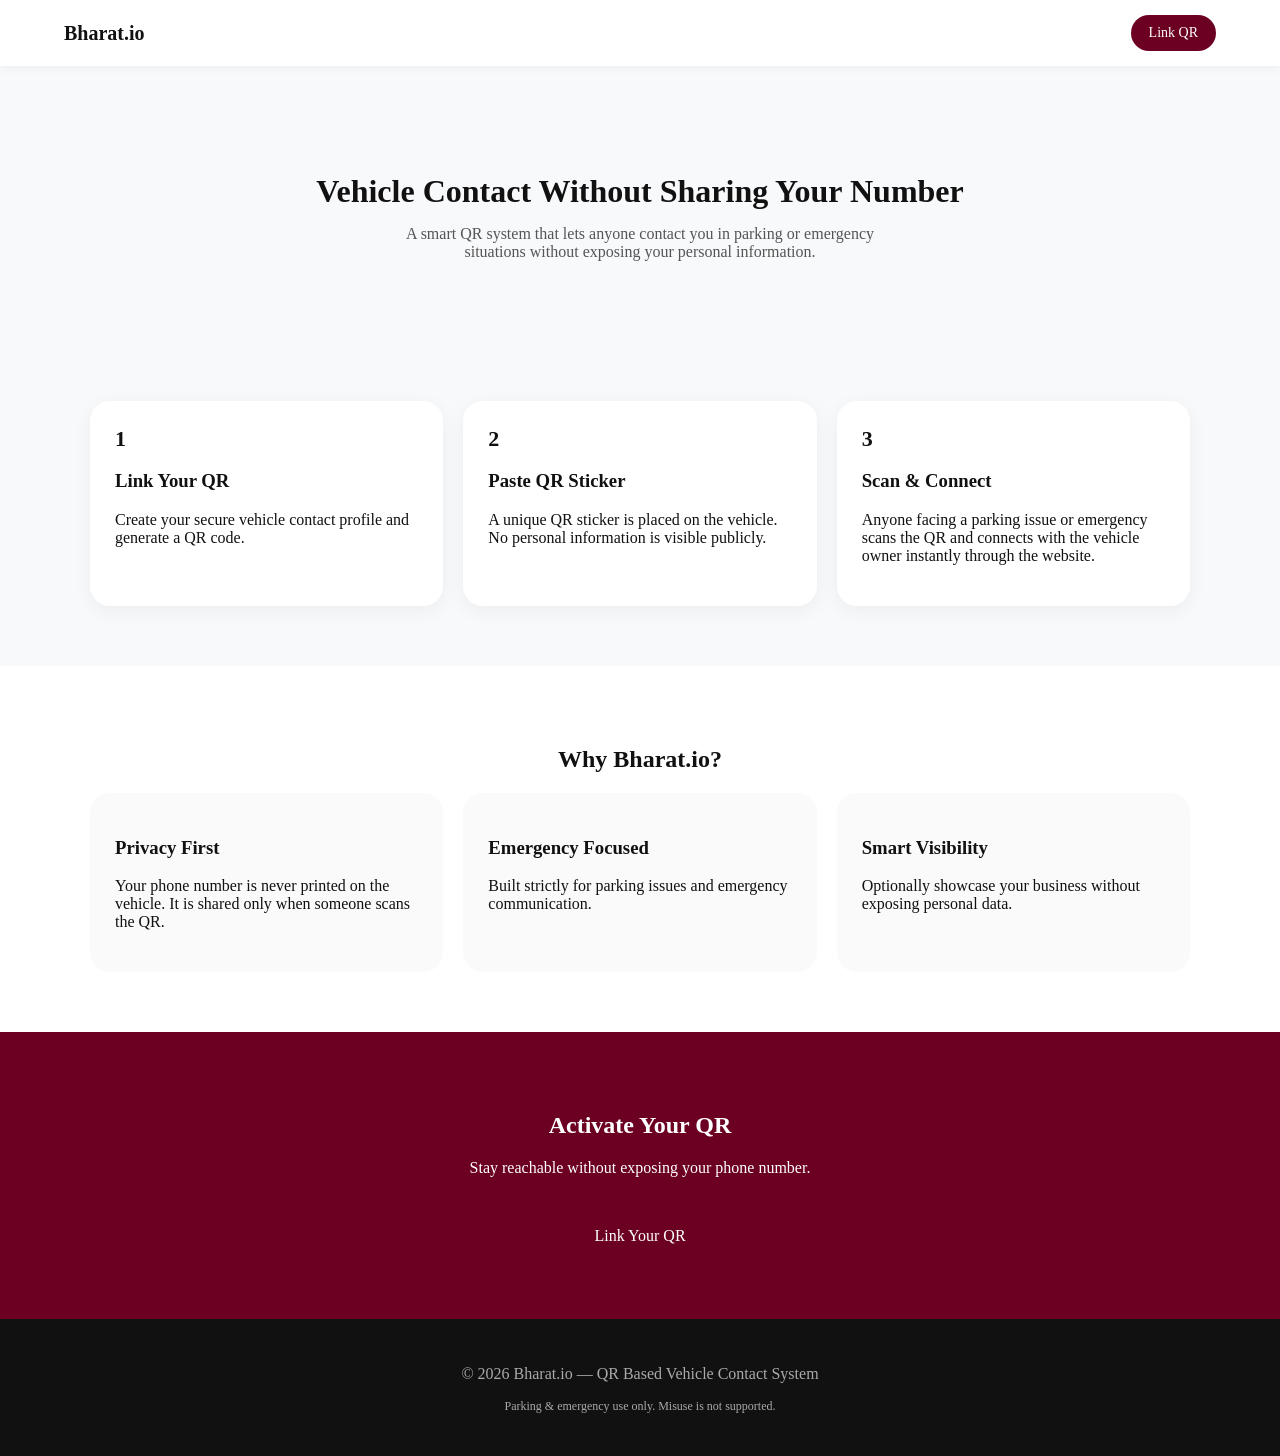
==== commit a83ce2c8: "Create index.html" ====
--- a/index.html
+++ b/index.html
@@ -1,360 +1,281 @@
 <!DOCTYPE html>
 <html lang="en">
-
 <head>
-
 <meta charset="UTF-8">
 <meta name="viewport" content="width=device-width, initial-scale=1.0">
-
-<title>RWA / Parking's – QR Vehicle Contact System</title>
-
-<link rel="preconnect" href="https://fonts.googleapis.com">
-<link rel="preconnect" href="https://fonts.gstatic.com" crossorigin>
-
-<link href="https://fonts.googleapis.com/css2?family=Inter:wght@300;400;500;600;700&display=swap" rel="stylesheet">
-
-<link rel="stylesheet" href="style.css">
-
-<!-- PWA Manifest -->
-<link rel="manifest" href="manifest.json">
-
-<!-- Theme -->
-<meta name="theme-color" content="#0A66C2">
-
-<!-- Mobile App Mode -->
-<meta name="mobile-web-app-capable" content="yes">
-<meta name="apple-mobile-web-app-capable" content="yes">
-
+<title>Bharat.io - Vehicle QR Contact</title>
+
+<style>
+
+/* ===== GLOBAL ===== */
+body {
+  margin: 0;
+  font-family: -apple-system, BlinkMacSystemFont, "Segoe UI", Roboto;
+  background: #f8f9fb;
+  color: #111;
+}
+
+.container {
+  width: 90%;
+  max-width: 1100px;
+  margin: auto;
+}
+
+.section {
+  padding: 60px 0;
+}
+
+.light {
+  background: #fff;
+}
+
+.text-center {
+  text-align: center;
+}
+
+/* ===== HEADER ===== */
+header {
+  display: flex;
+  justify-content: space-between;
+  align-items: center;
+  padding: 15px 5%;
+  background: white;
+  box-shadow: 0 2px 10px rgba(0,0,0,0.05);
+}
+
+.logo {
+  font-weight: 700;
+  font-size: 20px;
+}
+
+.btn-primary {
+  background: #6b0023;
+  color: white;
+  padding: 10px 18px;
+  border-radius: 30px;
+  text-decoration: none;
+  font-size: 14px;
+}
+
+/* ===== HERO ===== */
+.hero {
+  padding: 80px 0;
+  text-align: center;
+}
+
+.hero h1 {
+  font-size: 32px;
+  margin-bottom: 15px;
+}
+
+.hero p {
+  color: #555;
+  max-width: 500px;
+  margin: auto;
+}
+
+/* ===== STEPS ===== */
+.steps {
+  display: flex;
+  gap: 20px;
+  flex-wrap: wrap;
+}
+
+.step-card {
+  flex: 1;
+  min-width: 250px;
+  background: white;
+  padding: 25px;
+  border-radius: 20px;
+  box-shadow: 0 5px 20px rgba(0,0,0,0.05);
+}
+
+.step-number {
+  font-size: 22px;
+  font-weight: bold;
+  margin-bottom: 10px;
+}
+
+/* ===== FEATURES ===== */
+.feature-grid {
+  display: flex;
+  gap: 20px;
+  flex-wrap: wrap;
+}
+
+.feature-card {
+  flex: 1;
+  min-width: 250px;
+  background: #fafafa;
+  padding: 25px;
+  border-radius: 20px;
+}
+
+/* ===== CTA ===== */
+.cta-section {
+  background: #6b0023;
+  color: white;
+}
+
+.large-btn {
+  display: inline-block;
+  margin-top: 20px;
+  padding: 14px 28px;
+  font-size: 16px;
+}
+
+/* ===== FOOTER ===== */
+.footer {
+  background: #111;
+  color: #aaa;
+  padding: 30px 0;
+}
+
+.small {
+  font-size: 12px;
+}
+
+</style>
 </head>
 
-
 <body>
 
-<!-- ================= SPLASH SCREEN ================= -->
-<div id="splash">
-<img src="logo.svg" alt="RWA Parking">
-<h2>RWA Parking</h2>
-</div>
-
-
-<!-- ================= NAVBAR ================= -->
-
-<header class="navbar">
-
-<div class="nav-container">
-
-<div class="logo">
-Bharat<span>.io</span>
-</div>
-
-</div>
-
+<!-- ===== HEADER ===== -->
+<header>
+  <div class="logo">Bharat.io</div>
+  <a href="#" class="btn-primary" onclick="handleQR()">Link QR</a>
 </header>
 
-
-
-<!-- ================= HERO ================= -->
-
+<!-- ===== HERO ===== -->
 <section class="hero">
-
-<div class="container hero-wrapper">
-
-<h1>
-Scan QR to Contact <br>
-Vehicle Owner
-</h1>
-
-<p>
-Bharat.io is a simple and secure QR based system that allows anyone
-to contact a vehicle owner instantly during parking issues or
-emergency situations — without displaying phone numbers publicly.
-</p>
-
-<div class="hero-actions">
-
-<a href="register.html" class="btn-primary">
-Register Your Vehicle
-</a>
-
-<a href="#how" class="btn-secondary">
-See How It Works
-</a>
-
-</div>
-
-</div>
-
-</section>
-
-
-
-<!-- ================= NAV CARD MENU ================= -->
-
-<section class="top-menu">
-
-<div class="menu-container">
-
-<a href="#how" class="menu-card">
-⚙️ How it works
-</a>
-
-<a href="about.html" class="menu-card">
-📄 About
-</a>
-
-<a href="business.html" class="menu-card">
-💼 Business
-</a>
-
-<a href="trust.html" class="menu-card">
-🛡 Trust
-</a>
-
-<a href="privacy.html" class="menu-card">
-🔒 Privacy
-</a>
-
-<a href="register.html" class="menu-card register-card">
-🚗 Register Vehicle
-</a>
-
-</div>
-
-</section>
-
-
-
-<!-- ================= WHAT IS ================= -->
-
-<section class="section light">
-
-<div class="container narrow">
-
-<h2>What is Bharat.io?</h2>
-
-<p>
-Bharat.io is designed for modern cities where privacy, safety and quick
-communication matter. Instead of writing phone numbers on vehicles,
-owners place a unique QR sticker that anyone can scan to reach them
-during genuine parking or emergency situations.
-</p>
-
-<p>
-Vehicle owners voluntarily register their contact details once.
-After registration, the QR works automatically — no apps, no logins,
-no tracking, and no misuse for marketing or spam.
-</p>
-
-</div>
-
-</section>
-
-
-
-<!-- ================= HOW IT WORKS ================= -->
-
-<section class="section" id="how">
-
+  <div class="container">
+    <h1>Vehicle Contact Without Sharing Your Number</h1>
+    <p>
+      A smart QR system that lets anyone contact you in parking or emergency
+      situations without exposing your personal information.
+    </p>
+  </div>
+</section>
+
+<!-- ===== HOW IT WORKS ===== -->
+<section class="section">
 <div class="container">
 
-<div class="section-header">
-
-<h2>How It Works</h2>
-
-<p class="section-sub">
-A simple 3-step process to stay reachable while protecting privacy.
-</p>
-
-</div>
-
-
-
-<div class="steps-grid">
+<div class="steps">
 
 <div class="step-card">
-
 <div class="step-number">1</div>
-
-<h3>Register Once</h3>
-
-<p>
-The vehicle owner registers their vehicle number, mobile number,
-and optional business profile details on Bharat.io.
-</p>
-
-</div>
-
-
+<h3>Link Your QR</h3>
+<p>
+Create your secure vehicle contact profile and generate a QR code.
+</p>
+</div>
 
 <div class="step-card">
-
 <div class="step-number">2</div>
-
 <h3>Paste QR Sticker</h3>
-
 <p>
 A unique QR sticker is placed on the vehicle.
 No personal information is visible publicly.
 </p>
-
-</div>
-
-
+</div>
 
 <div class="step-card">
-
 <div class="step-number">3</div>
-
 <h3>Scan & Connect</h3>
-
 <p>
 Anyone facing a parking issue or emergency scans the QR and
 connects with the vehicle owner instantly through the website.
 </p>
-
-</div>
-
-</div>
-
-</div>
-
-</section>
-
-
-
-<!-- ================= WHY SECTION ================= -->
-
+</div>
+
+</div>
+
+</div>
+</section>
+
+<!-- ===== WHY SECTION ===== -->
 <section class="section light">
-
 <div class="container">
 
-<div class="section-header">
-
-<h2>Why Bharat.io?</h2>
-
-<p class="section-sub">
-Built for privacy, safety and real-world urban situations.
-</p>
-
-</div>
-
-
+<h2 class="text-center">Why Bharat.io?</h2>
 
 <div class="feature-grid">
 
 <div class="feature-card">
-
 <h3>Privacy First</h3>
-
 <p>
 Your phone number is never printed on the vehicle.
-It is shared only when someone scans the QR for a genuine reason.
-</p>
-
-</div>
-
-
+It is shared only when someone scans the QR.
+</p>
+</div>
 
 <div class="feature-card">
-
-<h3>Emergency Use Only</h3>
-
-<p>
-The system is strictly meant for parking assistance and emergency
-communication. Promotional or spam usage is discouraged.
-</p>
-
-</div>
-
-
+<h3>Emergency Focused</h3>
+<p>
+Built strictly for parking issues and emergency communication.
+</p>
+</div>
 
 <div class="feature-card">
-
-<h3>Business Visibility</h3>
-
-<p>
-Vehicle owners can optionally add their profession or business
-description, helping them gain visibility without exposing privacy.
-</p>
-
-</div>
-
-</div>
-
-</div>
-
-</section>
-
-
-
-<!-- ================= CTA ================= -->
-
+<h3>Smart Visibility</h3>
+<p>
+Optionally showcase your business without exposing personal data.
+</p>
+</div>
+
+</div>
+
+</div>
+</section>
+
+<!-- ===== CTA ===== -->
 <section class="section cta-section">
-
 <div class="container text-center">
 
-<h2>Ready to activate your QR?</h2>
-
-<p>
-Register once and stay reachable without exposing your number publicly.
-</p>
-
-<a href="register.html" class="btn-primary large-btn">
-Register Your Vehicle
+<h2>Activate Your QR</h2>
+<p>
+Stay reachable without exposing your phone number.
+</p>
+
+<a href="#" class="btn-primary large-btn" onclick="handleQR()">
+Link Your QR
 </a>
 
 </div>
-
-</section>
-
-
-
-<!-- ================= FOOTER ================= -->
-
+</section>
+
+<!-- ===== FOOTER ===== -->
 <footer class="footer">
-
 <div class="container text-center">
 
-<p>
-© 2026 Bharat.io — QR Based Vehicle Contact System
-</p>
-
+<p>© 2026 Bharat.io — QR Based Vehicle Contact System</p>
 <p class="small">
 Parking & emergency use only. Misuse is not supported.
 </p>
 
 </div>
-
 </footer>
 
+<!-- ===== LOGIC ===== -->
 <script>
-window.addEventListener("load", function () {
-  const splash = document.getElementById("splash");
-  if (splash) {
-    setTimeout(function () {
-      splash.style.display = "none";
-    }, 1200);
-  }
-});
+
+/* 🔐 SECURITY LOGIC */
+function handleQR() {
+  alert("Access only via QR scan");
+}
+
+/* QR VALIDATION (future use) */
+const urlParams = new URLSearchParams(window.location.search);
+const qr = urlParams.get('qr');
+
+if(qr === "valid123"){
+  console.log("QR Verified");
+} else {
+  console.log("Direct access blocked");
+}
+
 </script>
-
-<!-- ================= PWA SERVICE WORKER ================= -->
-
-<script>
-
-if ('serviceWorker' in navigator) {
-
-window.addEventListener('load', function() {
-
-navigator.serviceWorker.register('service-worker.js');
-
-});
-
-}
-
-</script>
-
-
 
 </body>
 </html>
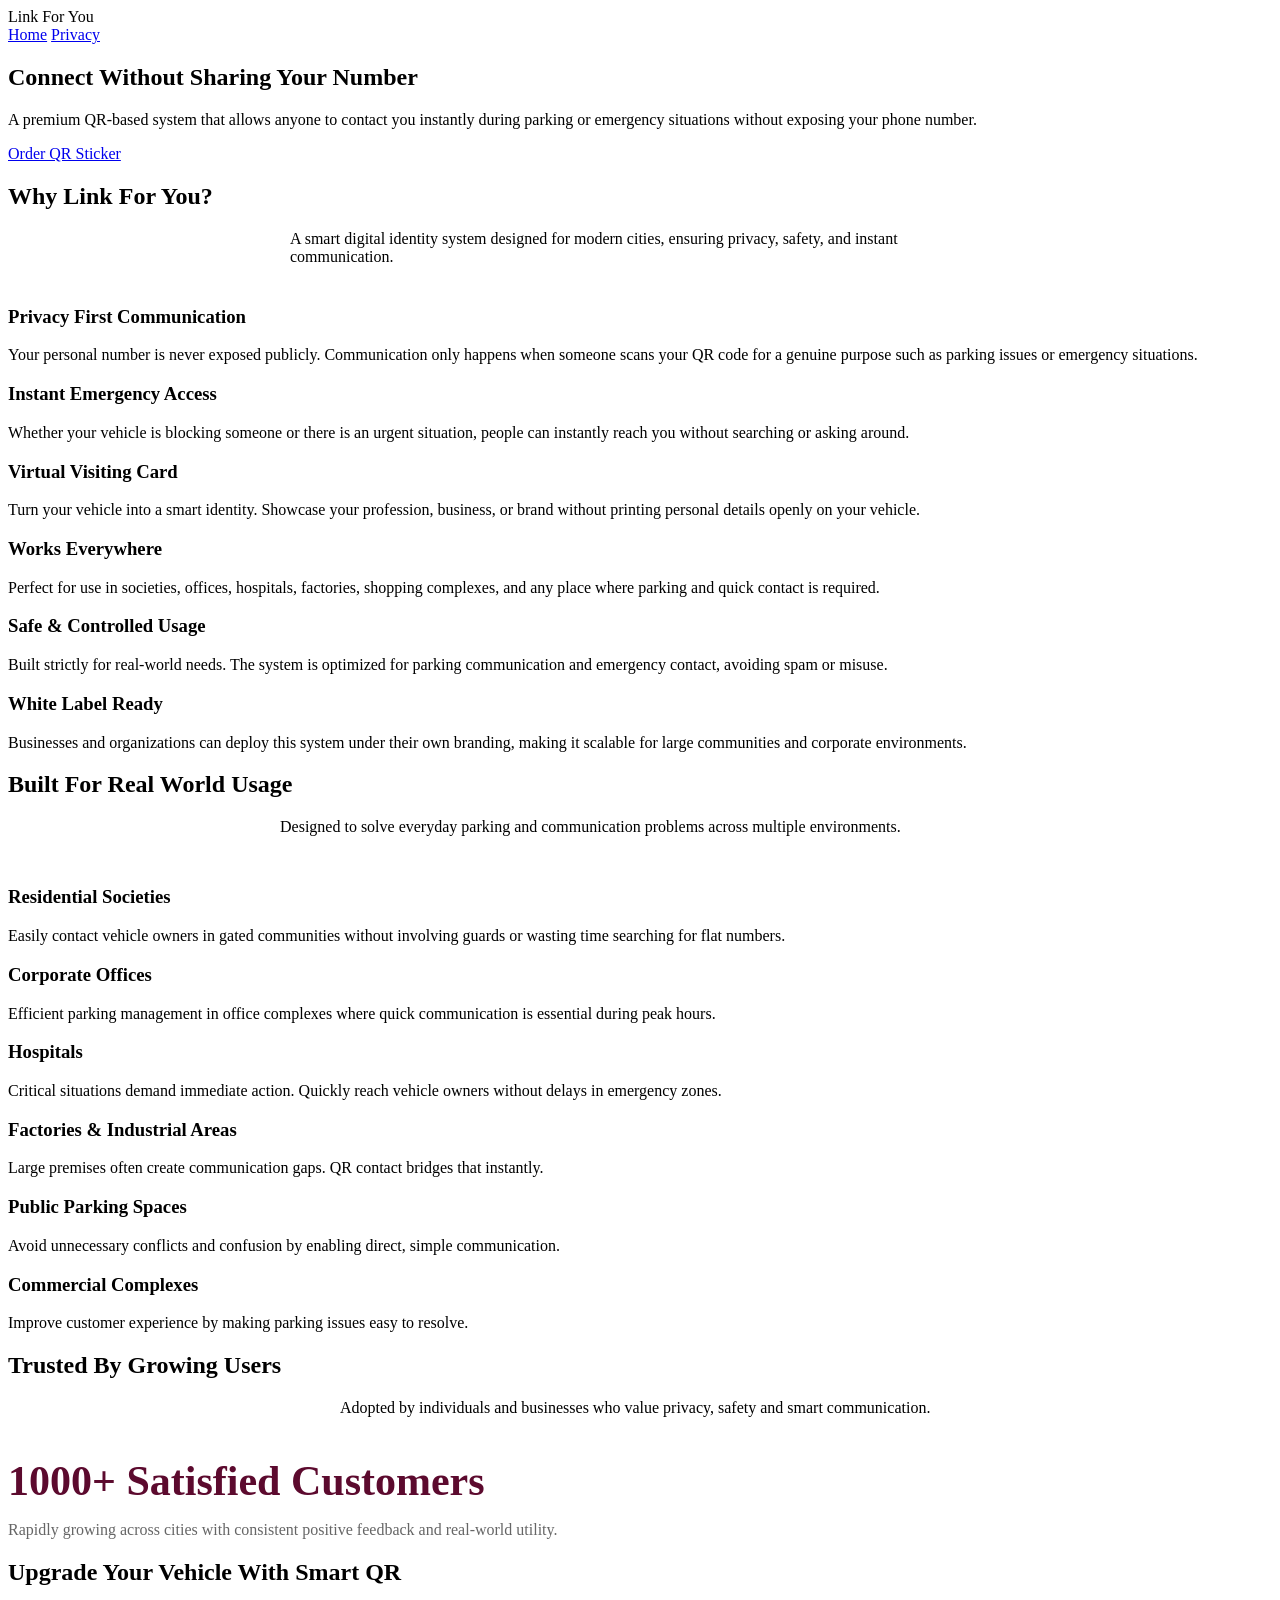
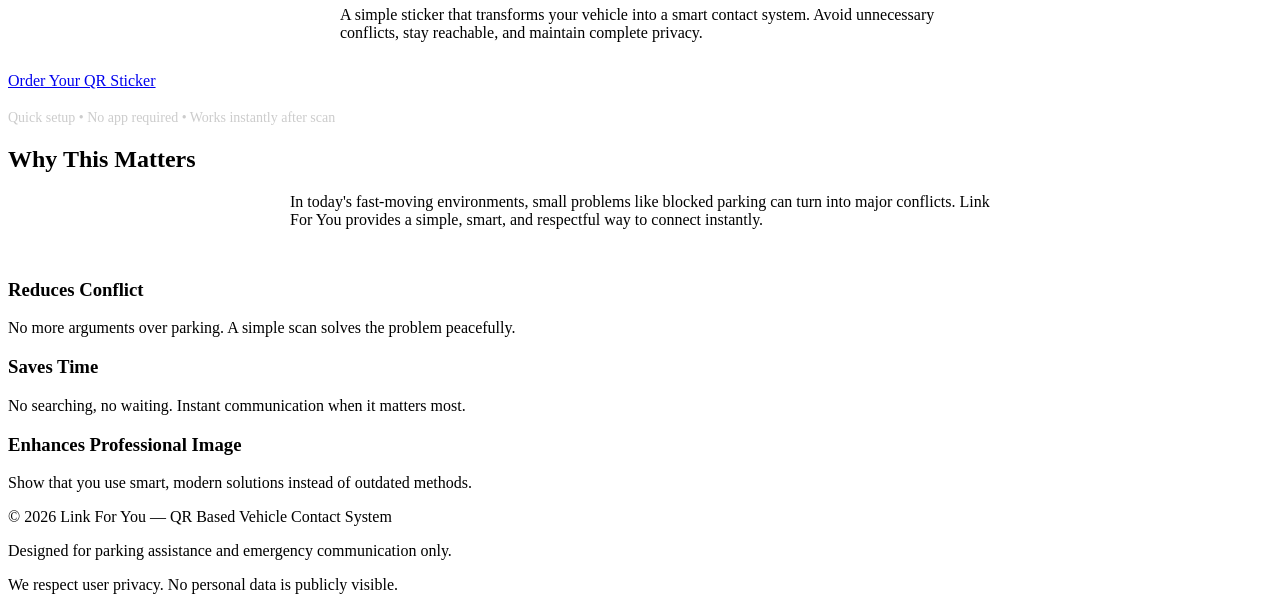
==== commit d71bceb9: "Create index.html" ====
--- a/index.html
+++ b/index.html
@@ -3,277 +3,286 @@
 <head>
 <meta charset="UTF-8">
 <meta name="viewport" content="width=device-width, initial-scale=1.0">
-<title>Bharat.io - Vehicle QR Contact</title>
-
-<style>
-
-/* ===== GLOBAL ===== */
-body {
-  margin: 0;
-  font-family: -apple-system, BlinkMacSystemFont, "Segoe UI", Roboto;
-  background: #f8f9fb;
-  color: #111;
-}
-
-.container {
-  width: 90%;
-  max-width: 1100px;
-  margin: auto;
-}
-
-.section {
-  padding: 60px 0;
-}
-
-.light {
-  background: #fff;
-}
-
-.text-center {
-  text-align: center;
-}
-
-/* ===== HEADER ===== */
-header {
-  display: flex;
-  justify-content: space-between;
-  align-items: center;
-  padding: 15px 5%;
-  background: white;
-  box-shadow: 0 2px 10px rgba(0,0,0,0.05);
-}
-
-.logo {
-  font-weight: 700;
-  font-size: 20px;
-}
-
-.btn-primary {
-  background: #6b0023;
-  color: white;
-  padding: 10px 18px;
-  border-radius: 30px;
-  text-decoration: none;
-  font-size: 14px;
-}
-
-/* ===== HERO ===== */
-.hero {
-  padding: 80px 0;
-  text-align: center;
-}
-
-.hero h1 {
-  font-size: 32px;
-  margin-bottom: 15px;
-}
-
-.hero p {
-  color: #555;
-  max-width: 500px;
-  margin: auto;
-}
-
-/* ===== STEPS ===== */
-.steps {
-  display: flex;
-  gap: 20px;
-  flex-wrap: wrap;
-}
-
-.step-card {
-  flex: 1;
-  min-width: 250px;
-  background: white;
-  padding: 25px;
-  border-radius: 20px;
-  box-shadow: 0 5px 20px rgba(0,0,0,0.05);
-}
-
-.step-number {
-  font-size: 22px;
-  font-weight: bold;
-  margin-bottom: 10px;
-}
-
-/* ===== FEATURES ===== */
-.feature-grid {
-  display: flex;
-  gap: 20px;
-  flex-wrap: wrap;
-}
-
-.feature-card {
-  flex: 1;
-  min-width: 250px;
-  background: #fafafa;
-  padding: 25px;
-  border-radius: 20px;
-}
-
-/* ===== CTA ===== */
-.cta-section {
-  background: #6b0023;
-  color: white;
-}
-
-.large-btn {
-  display: inline-block;
-  margin-top: 20px;
-  padding: 14px 28px;
-  font-size: 16px;
-}
-
-/* ===== FOOTER ===== */
-.footer {
-  background: #111;
-  color: #aaa;
-  padding: 30px 0;
-}
-
-.small {
-  font-size: 12px;
-}
-
-</style>
+
+<title>Link For You — Smart Vehicle QR Contact</title>
+
+<link rel="stylesheet" href="style.css">
 </head>
 
 <body>
 
-<!-- ===== HEADER ===== -->
-<header>
-  <div class="logo">Bharat.io</div>
-  <a href="#" class="btn-primary" onclick="handleQR()">Link QR</a>
+<!-- ===== NAVBAR ===== -->
+<header class="navbar">
+<div class="nav-container">
+
+<div class="logo">
+Link For You
+</div>
+
+<nav>
+<a href="#">Home</a>
+<a href="#">Privacy</a>
+</nav>
+
+</div>
 </header>
 
 <!-- ===== HERO ===== -->
 <section class="hero">
-  <div class="container">
-    <h1>Vehicle Contact Without Sharing Your Number</h1>
-    <p>
-      A smart QR system that lets anyone contact you in parking or emergency
-      situations without exposing your personal information.
-    </p>
-  </div>
-</section>
-
-<!-- ===== HOW IT WORKS ===== -->
+<div class="container">
+
+<h1>Connect Without Sharing Your Number</h1>
+
+<p>
+A premium QR-based system that allows anyone to contact you instantly 
+during parking or emergency situations without exposing your phone number.
+</p>
+
+<a href="https://wa.me/919599173491?text=Hi%20I%20want%20to%20order%20QR%20Sticker" 
+class="btn-primary">
+Order QR Sticker
+</a>
+
+</div>
+</section>
+<!-- ===== BENEFITS SECTION ===== -->
+<section class="section light">
+<div class="container">
+
+<h2 class="text-center">Why Link For You?</h2>
+
+<p class="text-center" style="max-width:700px;margin:10px auto 40px;">
+A smart digital identity system designed for modern cities, ensuring privacy, safety, and instant communication.
+</p>
+
+<div class="feature-grid">
+
+<div class="feature-card">
+<h3>Privacy First Communication</h3>
+<p>
+Your personal number is never exposed publicly. Communication only happens when someone scans your QR code 
+for a genuine purpose such as parking issues or emergency situations.
+</p>
+</div>
+
+<div class="feature-card">
+<h3>Instant Emergency Access</h3>
+<p>
+Whether your vehicle is blocking someone or there is an urgent situation, 
+people can instantly reach you without searching or asking around.
+</p>
+</div>
+
+<div class="feature-card">
+<h3>Virtual Visiting Card</h3>
+<p>
+Turn your vehicle into a smart identity. Showcase your profession, business, or brand 
+without printing personal details openly on your vehicle.
+</p>
+</div>
+
+<div class="feature-card">
+<h3>Works Everywhere</h3>
+<p>
+Perfect for use in societies, offices, hospitals, factories, shopping complexes, 
+and any place where parking and quick contact is required.
+</p>
+</div>
+
+<div class="feature-card">
+<h3>Safe & Controlled Usage</h3>
+<p>
+Built strictly for real-world needs. The system is optimized for parking communication 
+and emergency contact, avoiding spam or misuse.
+</p>
+</div>
+
+<div class="feature-card">
+<h3>White Label Ready</h3>
+<p>
+Businesses and organizations can deploy this system under their own branding, 
+making it scalable for large communities and corporate environments.
+</p>
+</div>
+
+</div>
+
+</div>
+</section>
+<!-- ===== USE CASE SECTION ===== -->
 <section class="section">
 <div class="container">
 
-<div class="steps">
-
-<div class="step-card">
-<div class="step-number">1</div>
-<h3>Link Your QR</h3>
-<p>
-Create your secure vehicle contact profile and generate a QR code.
-</p>
-</div>
-
-<div class="step-card">
-<div class="step-number">2</div>
-<h3>Paste QR Sticker</h3>
-<p>
-A unique QR sticker is placed on the vehicle.
-No personal information is visible publicly.
-</p>
-</div>
-
-<div class="step-card">
-<div class="step-number">3</div>
-<h3>Scan & Connect</h3>
-<p>
-Anyone facing a parking issue or emergency scans the QR and
-connects with the vehicle owner instantly through the website.
-</p>
-</div>
-
-</div>
-
-</div>
-</section>
-
-<!-- ===== WHY SECTION ===== -->
+<h2 class="text-center">Built For Real World Usage</h2>
+
+<p class="text-center" style="max-width:720px;margin:10px auto 50px;">
+Designed to solve everyday parking and communication problems across multiple environments.
+</p>
+
+<div class="feature-grid">
+
+<div class="feature-card">
+<h3>Residential Societies</h3>
+<p>
+Easily contact vehicle owners in gated communities without involving guards 
+or wasting time searching for flat numbers.
+</p>
+</div>
+
+<div class="feature-card">
+<h3>Corporate Offices</h3>
+<p>
+Efficient parking management in office complexes where quick communication 
+is essential during peak hours.
+</p>
+</div>
+
+<div class="feature-card">
+<h3>Hospitals</h3>
+<p>
+Critical situations demand immediate action. Quickly reach vehicle owners 
+without delays in emergency zones.
+</p>
+</div>
+
+<div class="feature-card">
+<h3>Factories & Industrial Areas</h3>
+<p>
+Large premises often create communication gaps. QR contact bridges that instantly.
+</p>
+</div>
+
+<div class="feature-card">
+<h3>Public Parking Spaces</h3>
+<p>
+Avoid unnecessary conflicts and confusion by enabling direct, simple communication.
+</p>
+</div>
+
+<div class="feature-card">
+<h3>Commercial Complexes</h3>
+<p>
+Improve customer experience by making parking issues easy to resolve.
+</p>
+</div>
+
+</div>
+
+</div>
+</section>
+
+<!-- ===== TRUST SECTION ===== -->
 <section class="section light">
-<div class="container">
-
-<h2 class="text-center">Why Bharat.io?</h2>
-
-<div class="feature-grid">
-
-<div class="feature-card">
-<h3>Privacy First</h3>
-<p>
-Your phone number is never printed on the vehicle.
-It is shared only when someone scans the QR.
-</p>
-</div>
-
-<div class="feature-card">
-<h3>Emergency Focused</h3>
-<p>
-Built strictly for parking issues and emergency communication.
-</p>
-</div>
-
-<div class="feature-card">
-<h3>Smart Visibility</h3>
-<p>
-Optionally showcase your business without exposing personal data.
-</p>
-</div>
-
-</div>
-
-</div>
-</section>
-
-<!-- ===== CTA ===== -->
+<div class="container text-center">
+
+<h2>Trusted By Growing Users</h2>
+
+<p style="max-width:600px;margin:10px auto 40px;">
+Adopted by individuals and businesses who value privacy, safety and smart communication.
+</p>
+
+<h1 style="font-size:42px;color:#5C0A2E;margin-bottom:10px;">
+1000+ Satisfied Customers
+</h1>
+
+<p style="color:#666;">
+Rapidly growing across cities with consistent positive feedback and real-world utility.
+</p>
+
+</div>
+</section>
+<!-- ===== CTA SECTION ===== -->
 <section class="section cta-section">
 <div class="container text-center">
 
-<h2>Activate Your QR</h2>
-<p>
-Stay reachable without exposing your phone number.
-</p>
-
-<a href="#" class="btn-primary large-btn" onclick="handleQR()">
-Link Your QR
+<h2>Upgrade Your Vehicle With Smart QR</h2>
+
+<p style="max-width:600px;margin:10px auto 30px;">
+A simple sticker that transforms your vehicle into a smart contact system. 
+Avoid unnecessary conflicts, stay reachable, and maintain complete privacy.
+</p>
+
+<a href="https://wa.me/919599173491?text=Hi%20I%20want%20to%20order%20QR%20Sticker%20for%20my%20vehicle"
+class="btn-primary large-btn">
+Order Your QR Sticker
 </a>
 
-</div>
-</section>
-
+<p style="margin-top:20px;color:#ccc;font-size:14px;">
+Quick setup • No app required • Works instantly after scan
+</p>
+
+</div>
+</section>
+
+<!-- ===== FINAL VALUE SECTION ===== -->
+<section class="section">
+<div class="container">
+
+<h2 class="text-center">Why This Matters</h2>
+
+<p class="text-center" style="max-width:700px;margin:10px auto 50px;">
+In today's fast-moving environments, small problems like blocked parking can turn into major conflicts. 
+Link For You provides a simple, smart, and respectful way to connect instantly.
+</p>
+
+<div class="feature-grid">
+
+<div class="feature-card">
+<h3>Reduces Conflict</h3>
+<p>
+No more arguments over parking. A simple scan solves the problem peacefully.
+</p>
+</div>
+
+<div class="feature-card">
+<h3>Saves Time</h3>
+<p>
+No searching, no waiting. Instant communication when it matters most.
+</p>
+</div>
+
+<div class="feature-card">
+<h3>Enhances Professional Image</h3>
+<p>
+Show that you use smart, modern solutions instead of outdated methods.
+</p>
+</div>
+
+</div>
+
+</div>
+</section>
 <!-- ===== FOOTER ===== -->
 <footer class="footer">
 <div class="container text-center">
 
-<p>© 2026 Bharat.io — QR Based Vehicle Contact System</p>
-<p class="small">
-Parking & emergency use only. Misuse is not supported.
+<p style="font-weight:500;">
+© 2026 Link For You — QR Based Vehicle Contact System
+</p>
+
+<p class="small" style="margin-top:8px;">
+Designed for parking assistance and emergency communication only.
+</p>
+
+<p class="small" style="margin-top:5px;">
+We respect user privacy. No personal data is publicly visible.
 </p>
 
 </div>
 </footer>
 
-<!-- ===== LOGIC ===== -->
+<!-- ===== SCRIPT ===== -->
 <script>
 
-/* 🔐 SECURITY LOGIC */
+// WhatsApp fallback protection
 function handleQR() {
-  alert("Access only via QR scan");
+  alert("Access available only through QR system.");
 }
 
-/* QR VALIDATION (future use) */
-const urlParams = new URLSearchParams(window.location.search);
-const qr = urlParams.get('qr');
-
-if(qr === "valid123"){
-  console.log("QR Verified");
-} else {
-  console.log("Direct access blocked");
-}
+// Basic page load animation (optional premium feel)
+window.addEventListener("load", () => {
+  document.body.style.opacity = "1";
+});
 
 </script>
 
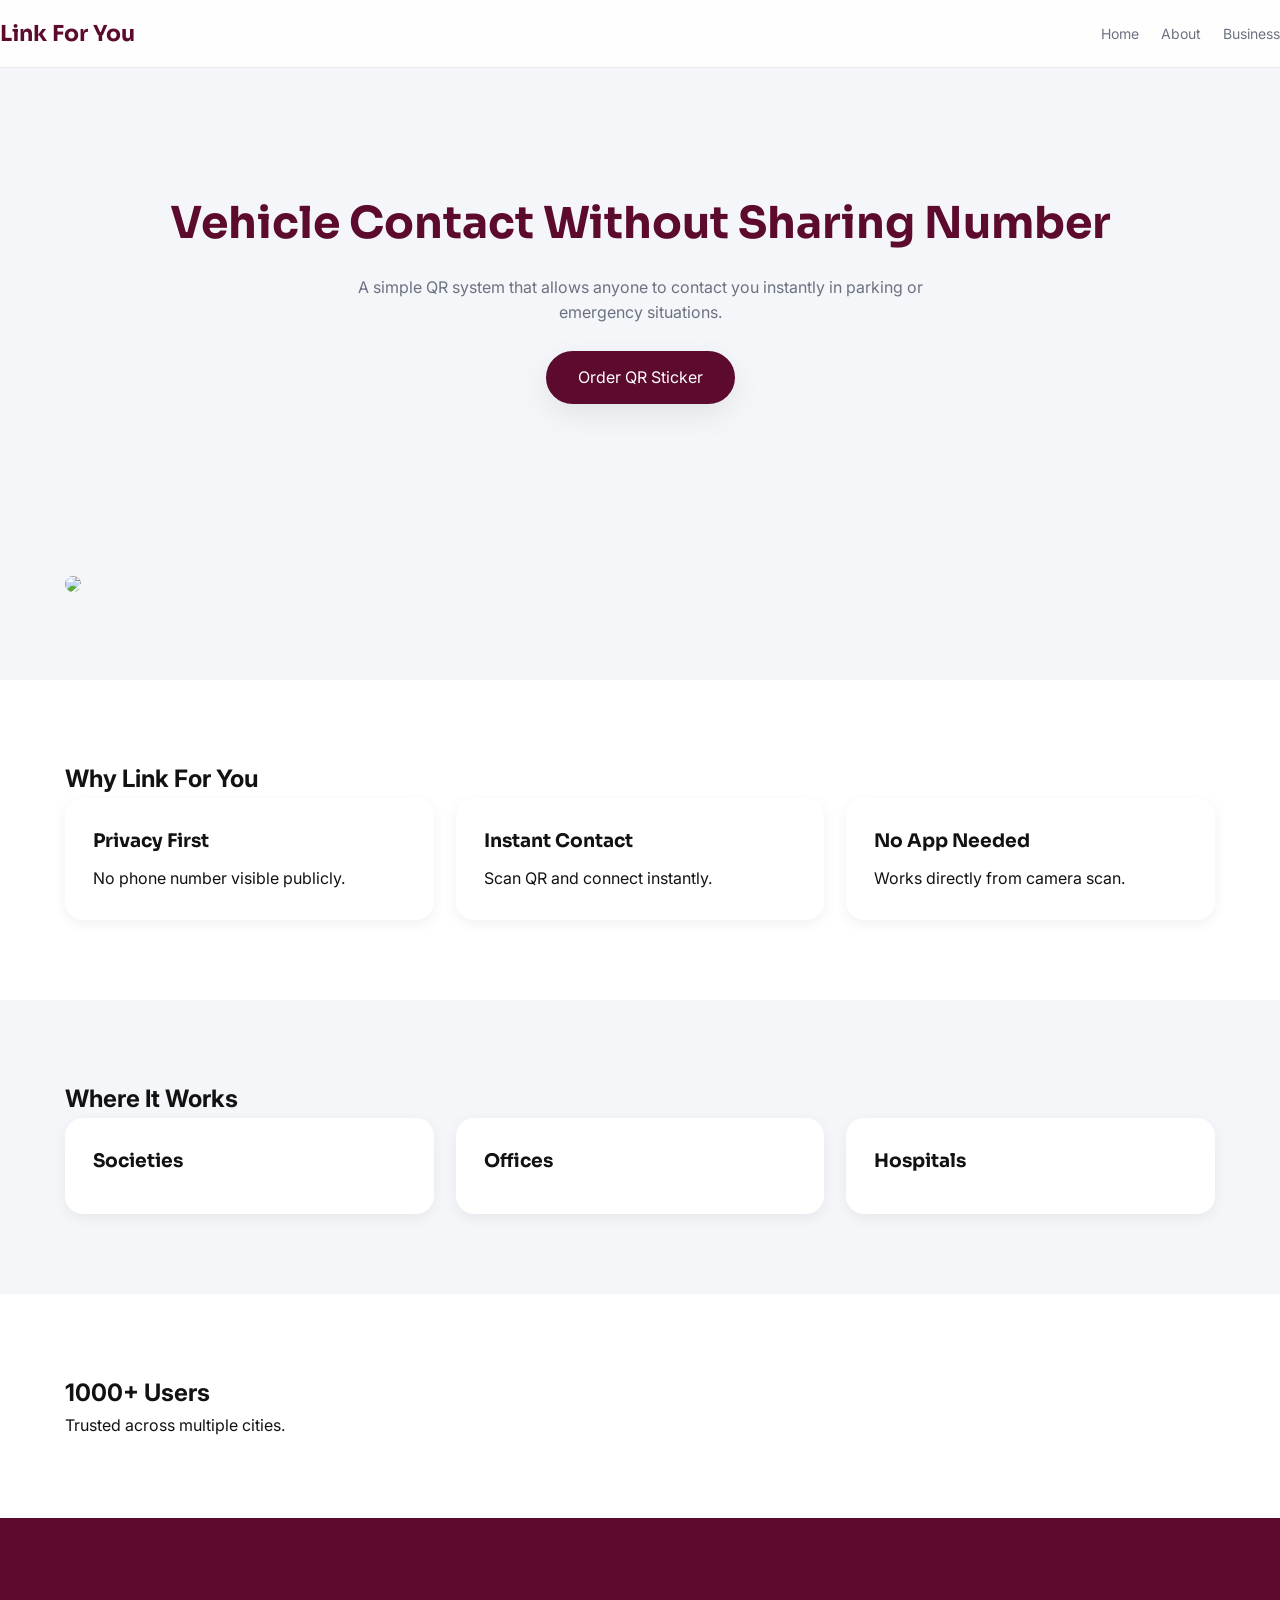
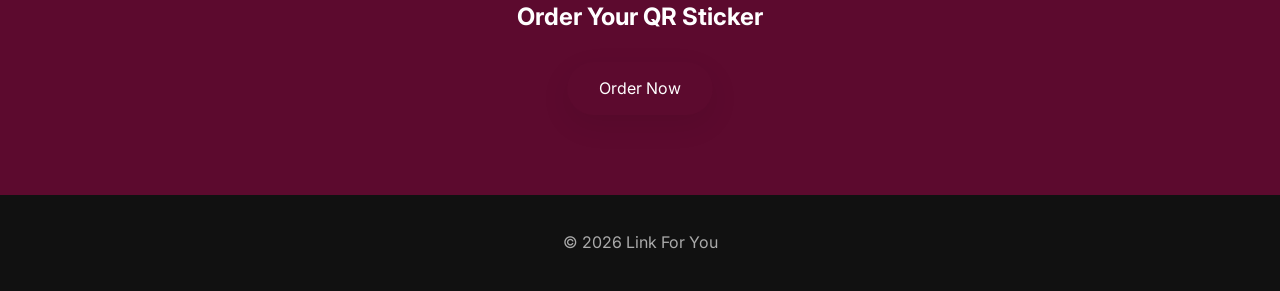
==== commit 2b5d68e2: "Create index.html" ====
--- a/index.html
+++ b/index.html
@@ -4,7 +4,7 @@
 <meta charset="UTF-8">
 <meta name="viewport" content="width=device-width, initial-scale=1.0">
 
-<title>Link For You — Smart Vehicle QR Contact</title>
+<title>Link For You — Vehicle QR Contact</title>
 
 <link rel="stylesheet" href="style.css">
 </head>
@@ -15,13 +15,12 @@
 <header class="navbar">
 <div class="nav-container">
 
-<div class="logo">
-Link For You
-</div>
+<div class="logo">Link For You</div>
 
 <nav>
-<a href="#">Home</a>
-<a href="#">Privacy</a>
+<a href="index.html">Home</a>
+<a href="about.html">About</a>
+<a href="business.html">Business</a>
 </nav>
 
 </div>
@@ -31,139 +30,51 @@
 <section class="hero">
 <div class="container">
 
-<h1>Connect Without Sharing Your Number</h1>
+<h1>Vehicle Contact Without Sharing Number</h1>
 
 <p>
-A premium QR-based system that allows anyone to contact you instantly 
-during parking or emergency situations without exposing your phone number.
+A simple QR system that allows anyone to contact you instantly in parking or emergency situations.
 </p>
 
-<a href="https://wa.me/919599173491?text=Hi%20I%20want%20to%20order%20QR%20Sticker" 
+<a href="https://wa.me/919599173491?text=Hi%20I%20want%20to%20order%20QR%20Sticker"
 class="btn-primary">
 Order QR Sticker
 </a>
 
 </div>
 </section>
-<!-- ===== BENEFITS SECTION ===== -->
+
+<!-- ===== PRODUCT IMAGE ===== -->
+<section class="section">
+<div class="container">
+
+<img src="https://images.unsplash.com/photo-1607860108855-64acf2078ed9"
+style="width:100%;border-radius:16px;">
+
+</div>
+</section>
+
+<!-- ===== BENEFITS ===== -->
 <section class="section light">
 <div class="container">
 
-<h2 class="text-center">Why Link For You?</h2>
-
-<p class="text-center" style="max-width:700px;margin:10px auto 40px;">
-A smart digital identity system designed for modern cities, ensuring privacy, safety, and instant communication.
-</p>
+<h2 class="text-center">Why Link For You</h2>
 
 <div class="feature-grid">
 
 <div class="feature-card">
-<h3>Privacy First Communication</h3>
-<p>
-Your personal number is never exposed publicly. Communication only happens when someone scans your QR code 
-for a genuine purpose such as parking issues or emergency situations.
-</p>
+<h3>Privacy First</h3>
+<p>No phone number visible publicly.</p>
 </div>
 
 <div class="feature-card">
-<h3>Instant Emergency Access</h3>
-<p>
-Whether your vehicle is blocking someone or there is an urgent situation, 
-people can instantly reach you without searching or asking around.
-</p>
+<h3>Instant Contact</h3>
+<p>Scan QR and connect instantly.</p>
 </div>
 
 <div class="feature-card">
-<h3>Virtual Visiting Card</h3>
-<p>
-Turn your vehicle into a smart identity. Showcase your profession, business, or brand 
-without printing personal details openly on your vehicle.
-</p>
-</div>
-
-<div class="feature-card">
-<h3>Works Everywhere</h3>
-<p>
-Perfect for use in societies, offices, hospitals, factories, shopping complexes, 
-and any place where parking and quick contact is required.
-</p>
-</div>
-
-<div class="feature-card">
-<h3>Safe & Controlled Usage</h3>
-<p>
-Built strictly for real-world needs. The system is optimized for parking communication 
-and emergency contact, avoiding spam or misuse.
-</p>
-</div>
-
-<div class="feature-card">
-<h3>White Label Ready</h3>
-<p>
-Businesses and organizations can deploy this system under their own branding, 
-making it scalable for large communities and corporate environments.
-</p>
-</div>
-
-</div>
-
-</div>
-</section>
-<!-- ===== USE CASE SECTION ===== -->
-<section class="section">
-<div class="container">
-
-<h2 class="text-center">Built For Real World Usage</h2>
-
-<p class="text-center" style="max-width:720px;margin:10px auto 50px;">
-Designed to solve everyday parking and communication problems across multiple environments.
-</p>
-
-<div class="feature-grid">
-
-<div class="feature-card">
-<h3>Residential Societies</h3>
-<p>
-Easily contact vehicle owners in gated communities without involving guards 
-or wasting time searching for flat numbers.
-</p>
-</div>
-
-<div class="feature-card">
-<h3>Corporate Offices</h3>
-<p>
-Efficient parking management in office complexes where quick communication 
-is essential during peak hours.
-</p>
-</div>
-
-<div class="feature-card">
-<h3>Hospitals</h3>
-<p>
-Critical situations demand immediate action. Quickly reach vehicle owners 
-without delays in emergency zones.
-</p>
-</div>
-
-<div class="feature-card">
-<h3>Factories & Industrial Areas</h3>
-<p>
-Large premises often create communication gaps. QR contact bridges that instantly.
-</p>
-</div>
-
-<div class="feature-card">
-<h3>Public Parking Spaces</h3>
-<p>
-Avoid unnecessary conflicts and confusion by enabling direct, simple communication.
-</p>
-</div>
-
-<div class="feature-card">
-<h3>Commercial Complexes</h3>
-<p>
-Improve customer experience by making parking issues easy to resolve.
-</p>
+<h3>No App Needed</h3>
+<p>Works directly from camera scan.</p>
 </div>
 
 </div>
@@ -171,120 +82,63 @@
 </div>
 </section>
 
-<!-- ===== TRUST SECTION ===== -->
-<section class="section light">
-<div class="container text-center">
-
-<h2>Trusted By Growing Users</h2>
-
-<p style="max-width:600px;margin:10px auto 40px;">
-Adopted by individuals and businesses who value privacy, safety and smart communication.
-</p>
-
-<h1 style="font-size:42px;color:#5C0A2E;margin-bottom:10px;">
-1000+ Satisfied Customers
-</h1>
-
-<p style="color:#666;">
-Rapidly growing across cities with consistent positive feedback and real-world utility.
-</p>
-
-</div>
-</section>
-<!-- ===== CTA SECTION ===== -->
-<section class="section cta-section">
-<div class="container text-center">
-
-<h2>Upgrade Your Vehicle With Smart QR</h2>
-
-<p style="max-width:600px;margin:10px auto 30px;">
-A simple sticker that transforms your vehicle into a smart contact system. 
-Avoid unnecessary conflicts, stay reachable, and maintain complete privacy.
-</p>
-
-<a href="https://wa.me/919599173491?text=Hi%20I%20want%20to%20order%20QR%20Sticker%20for%20my%20vehicle"
-class="btn-primary large-btn">
-Order Your QR Sticker
-</a>
-
-<p style="margin-top:20px;color:#ccc;font-size:14px;">
-Quick setup • No app required • Works instantly after scan
-</p>
-
-</div>
-</section>
-
-<!-- ===== FINAL VALUE SECTION ===== -->
+<!-- ===== USE CASE ===== -->
 <section class="section">
 <div class="container">
 
-<h2 class="text-center">Why This Matters</h2>
-
-<p class="text-center" style="max-width:700px;margin:10px auto 50px;">
-In today's fast-moving environments, small problems like blocked parking can turn into major conflicts. 
-Link For You provides a simple, smart, and respectful way to connect instantly.
-</p>
+<h2 class="text-center">Where It Works</h2>
 
 <div class="feature-grid">
 
 <div class="feature-card">
-<h3>Reduces Conflict</h3>
-<p>
-No more arguments over parking. A simple scan solves the problem peacefully.
-</p>
+<h3>Societies</h3>
 </div>
 
 <div class="feature-card">
-<h3>Saves Time</h3>
-<p>
-No searching, no waiting. Instant communication when it matters most.
-</p>
+<h3>Offices</h3>
 </div>
 
 <div class="feature-card">
-<h3>Enhances Professional Image</h3>
-<p>
-Show that you use smart, modern solutions instead of outdated methods.
-</p>
+<h3>Hospitals</h3>
 </div>
 
 </div>
 
 </div>
 </section>
+
+<!-- ===== TRUST ===== -->
+<section class="section light">
+<div class="container text-center">
+
+<h2>1000+ Users</h2>
+<p>Trusted across multiple cities.</p>
+
+</div>
+</section>
+
+<!-- ===== CTA ===== -->
+<section class="section cta-section">
+<div class="container text-center">
+
+<h2>Order Your QR Sticker</h2>
+
+<a href="https://wa.me/919599173491?text=Hi%20I%20want%20to%20order%20QR%20Sticker"
+class="btn-primary">
+Order Now
+</a>
+
+</div>
+</section>
+
 <!-- ===== FOOTER ===== -->
 <footer class="footer">
 <div class="container text-center">
 
-<p style="font-weight:500;">
-© 2026 Link For You — QR Based Vehicle Contact System
-</p>
-
-<p class="small" style="margin-top:8px;">
-Designed for parking assistance and emergency communication only.
-</p>
-
-<p class="small" style="margin-top:5px;">
-We respect user privacy. No personal data is publicly visible.
-</p>
+<p>© 2026 Link For You</p>
 
 </div>
 </footer>
 
-<!-- ===== SCRIPT ===== -->
-<script>
-
-// WhatsApp fallback protection
-function handleQR() {
-  alert("Access available only through QR system.");
-}
-
-// Basic page load animation (optional premium feel)
-window.addEventListener("load", () => {
-  document.body.style.opacity = "1";
-});
-
-</script>
-
 </body>
 </html>
--- a/style.css
+++ b/style.css
@@ -0,0 +1,184 @@
+/* =====================================================
+   LINK FOR YOU — ULTRA PREMIUM SYSTEM CSS
+   Qatar Airways Inspired Luxury UI
+   Performance + Clean Architecture
+===================================================== */
+
+/* ===== GOOGLE FONTS ===== */
+@import url('https://fonts.googleapis.com/css2?family=Sora:wght@400;600;700&family=Inter:wght@300;400;500;600&display=swap');
+
+/* ===== ROOT ===== */
+:root {
+  --primary: #5C0A2E;
+  --primary-dark: #3E061F;
+  --accent: #C9A86A;
+
+  --bg: #f4f6f9;
+  --white: #ffffff;
+
+  --text: #121212;
+  --muted: #6b7280;
+
+  --border: rgba(0,0,0,0.08);
+
+  --radius: 18px;
+  --radius-xl: 28px;
+
+  --shadow-sm: 0 4px 14px rgba(0,0,0,0.06);
+  --shadow: 0 10px 30px rgba(0,0,0,0.08);
+  --shadow-lg: 0 18px 50px rgba(0,0,0,0.12);
+
+  --transition: all 0.3s ease;
+}
+
+/* ===== RESET ===== */
+* {
+  margin: 0;
+  padding: 0;
+  box-sizing: border-box;
+}
+
+body {
+  font-family: 'Inter', sans-serif;
+  background: var(--bg);
+  color: var(--text);
+  line-height: 1.6;
+}
+
+/* ===== CONTAINER ===== */
+.container {
+  width: 92%;
+  max-width: 1150px;
+  margin: auto;
+}
+
+/* ===== NAVBAR ===== */
+.navbar {
+  background: rgba(255,255,255,0.85);
+  backdrop-filter: blur(12px);
+  border-bottom: 1px solid var(--border);
+  position: sticky;
+  top: 0;
+  z-index: 100;
+}
+
+.nav-container {
+  display: flex;
+  justify-content: space-between;
+  align-items: center;
+  padding: 16px 0;
+}
+
+.logo {
+  font-family: 'Sora', sans-serif;
+  font-size: 22px;
+  font-weight: 700;
+  color: var(--primary);
+}
+
+nav a {
+  text-decoration: none;
+  color: var(--muted);
+  margin-left: 18px;
+  font-size: 14px;
+  transition: var(--transition);
+}
+
+nav a:hover {
+  color: var(--primary);
+}
+
+/* ===== HERO ===== */
+.hero {
+  text-align: center;
+  padding: 120px 0 90px;
+}
+
+.hero h1 {
+  font-family: 'Sora', sans-serif;
+  font-size: 44px;
+  color: var(--primary);
+  margin-bottom: 16px;
+}
+
+.hero p {
+  color: var(--muted);
+  max-width: 600px;
+  margin: auto;
+}
+
+/* ===== BUTTON ===== */
+.btn-primary {
+  display: inline-block;
+  margin-top: 25px;
+  padding: 14px 32px;
+  border-radius: 30px;
+  background: var(--primary);
+  color: white;
+  text-decoration: none;
+  transition: var(--transition);
+  box-shadow: var(--shadow);
+}
+
+.btn-primary:hover {
+  transform: translateY(-3px);
+  background: var(--primary-dark);
+  box-shadow: var(--shadow-lg);
+}
+
+/* ===== SECTION ===== */
+.section {
+  padding: 80px 0;
+}
+
+.light {
+  background: var(--white);
+}
+
+/* ===== GRID ===== */
+.feature-grid {
+  display: grid;
+  grid-template-columns: repeat(auto-fit, minmax(260px, 1fr));
+  gap: 22px;
+}
+
+/* ===== CARDS ===== */
+.feature-card {
+  background: var(--white);
+  padding: 28px;
+  border-radius: var(--radius);
+  box-shadow: var(--shadow-sm);
+  transition: var(--transition);
+}
+
+.feature-card:hover {
+  transform: translateY(-6px);
+  box-shadow: var(--shadow);
+}
+
+.feature-card h3 {
+  font-family: 'Sora', sans-serif;
+  margin-bottom: 10px;
+}
+
+/* ===== CTA ===== */
+.cta-section {
+  background: var(--primary);
+  color: white;
+  text-align: center;
+}
+
+/* ===== FOOTER ===== */
+.footer {
+  background: #111;
+  color: #aaa;
+  text-align: center;
+  padding: 35px 0;
+}
+
+/* ===== RESPONSIVE ===== */
+@media(max-width:768px) {
+  .hero h1 {
+    font-size: 32px;
+  }
+}
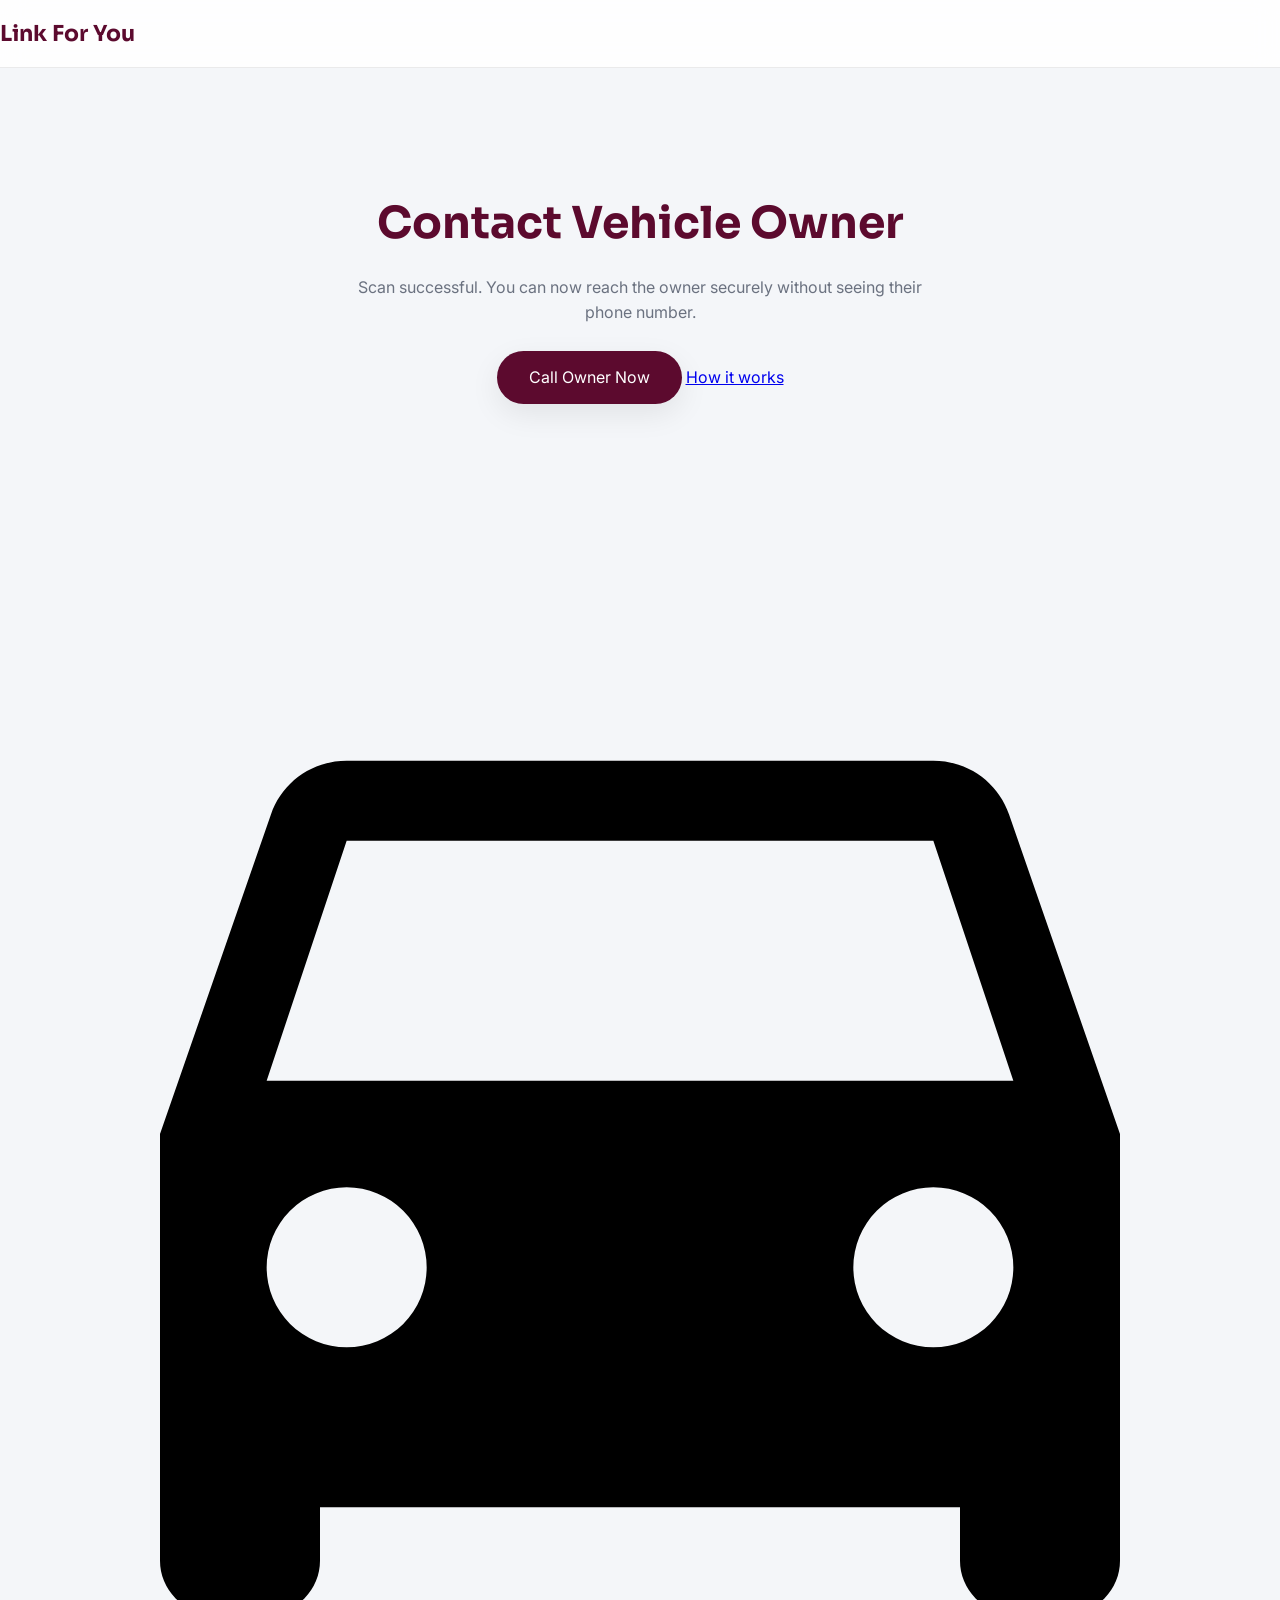
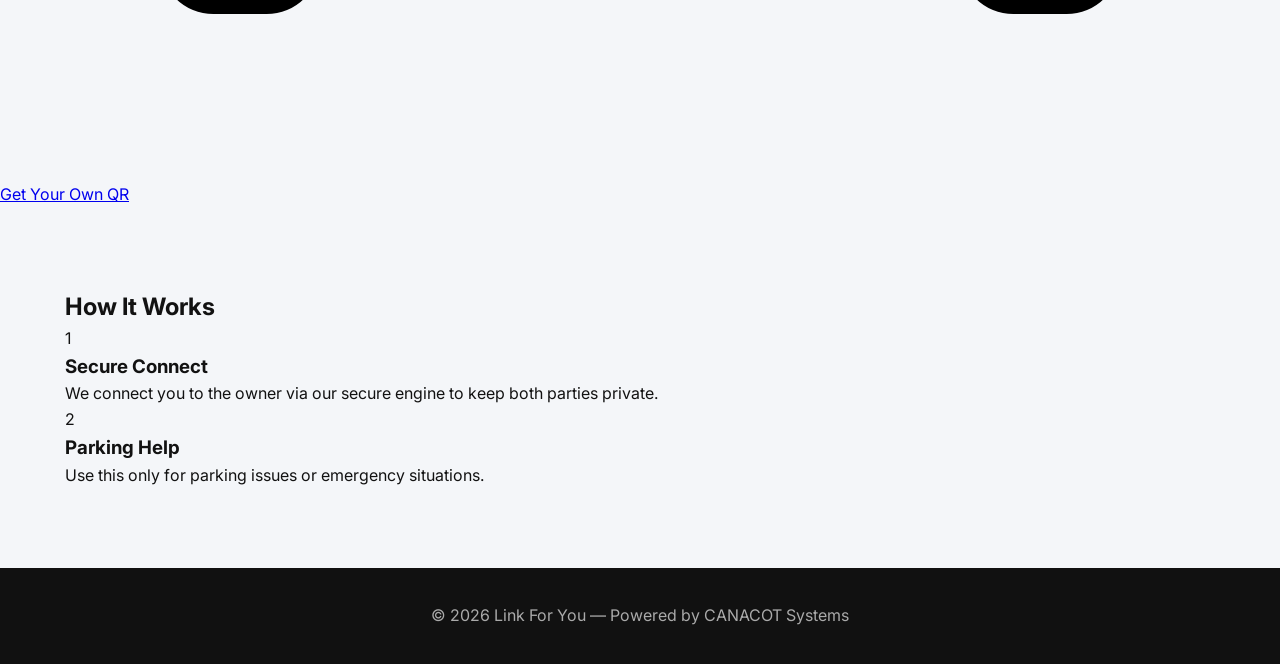
==== commit 548f261c: "Create index.html" ====
--- a/index.html
+++ b/index.html
@@ -1,143 +1,67 @@
 <!DOCTYPE html>
 <html lang="en">
 <head>
-<meta charset="UTF-8">
-<meta name="viewport" content="width=device-width, initial-scale=1.0">
-
-<title>Link For You — Vehicle QR Contact</title>
-
-<link rel="stylesheet" href="style.css">
+    <meta charset="UTF-8">
+    <meta name="viewport" content="width=device-width, initial-scale=1.0">
+    <title>Link For You – Quick Contact</title>
+    <link rel="preconnect" href="https://fonts.googleapis.com">
+    <link rel="preconnect" href="https://fonts.gstatic.com" crossorigin>
+    <link href="https://fonts.googleapis.com/css2?family=Inter:wght@400;600;700&display=swap" rel="stylesheet">
+    <link rel="stylesheet" href="./style.css">
 </head>
-
 <body>
 
-<!-- ===== NAVBAR ===== -->
 <header class="navbar">
-<div class="nav-container">
-
-<div class="logo">Link For You</div>
-
-<nav>
-<a href="index.html">Home</a>
-<a href="about.html">About</a>
-<a href="business.html">Business</a>
-</nav>
-
-</div>
+    <div class="nav-container">
+        <div class="logo">Link<span> For You</span></div>
+    </div>
 </header>
 
-<!-- ===== HERO ===== -->
 <section class="hero">
-<div class="container">
-
-<h1>Vehicle Contact Without Sharing Number</h1>
-
-<p>
-A simple QR system that allows anyone to contact you instantly in parking or emergency situations.
-</p>
-
-<a href="https://wa.me/919599173491?text=Hi%20I%20want%20to%20order%20QR%20Sticker"
-class="btn-primary">
-Order QR Sticker
-</a>
-
-</div>
+    <div class="container">
+        <h1>Contact Vehicle Owner</h1>
+        <p>Scan successful. You can now reach the owner securely without seeing their phone number.</p>
+        
+        <div class="hero-actions">
+            <a href="tel:0000000000" class="btn-primary">Call Owner Now</a>
+            <a href="#how" class="btn-secondary">How it works</a>
+        </div>
+    </div>
 </section>
 
-<!-- ===== PRODUCT IMAGE ===== -->
-<section class="section">
-<div class="container">
-
-<img src="https://images.unsplash.com/photo-1607860108855-64acf2078ed9"
-style="width:100%;border-radius:16px;">
-
-</div>
+<section class="top-menu">
+    <div class="menu-container">
+        <a href="register.html" class="menu-card register-card">
+            <svg viewBox="0 0 24 24"><path d="M18.92,6.01C18.72,5.42 18.16,5 17.5,5H6.5C5.84,5 5.28,5.42 5.08,6.01L3,12V20A1,1 0 0,0 4,21H5A1,1 0 0,0 6,20V19H18V20A1,1 0 0,0 19,21H20A1,1 0 0,0 21,20V12L18.92,6.01M6.5,16A1.5,1.5 0 1,1 8,14.5A1.5,1.5 0 0,1 6.5,16M17.5,16A1.5,1.5 0 1,1 19,14.5A1.5,1.5 0 0,1 17.5,16M5,11L6.5,6.5H17.5L19,11H5Z"/></svg>
+            Get Your Own QR
+        </a>
+    </div>
 </section>
 
-<!-- ===== BENEFITS ===== -->
-<section class="section light">
-<div class="container">
-
-<h2 class="text-center">Why Link For You</h2>
-
-<div class="feature-grid">
-
-<div class="feature-card">
-<h3>Privacy First</h3>
-<p>No phone number visible publicly.</p>
-</div>
-
-<div class="feature-card">
-<h3>Instant Contact</h3>
-<p>Scan QR and connect instantly.</p>
-</div>
-
-<div class="feature-card">
-<h3>No App Needed</h3>
-<p>Works directly from camera scan.</p>
-</div>
-
-</div>
-
-</div>
+<section class="section" id="how">
+    <div class="container">
+        <div class="section-header">
+            <h2>How It Works</h2>
+        </div>
+        <div class="steps-grid">
+            <div class="step-card">
+                <div class="step-number">1</div>
+                <h3>Secure Connect</h3>
+                <p>We connect you to the owner via our secure engine to keep both parties private.</p>
+            </div>
+            <div class="step-card">
+                <div class="step-number">2</div>
+                <h3>Parking Help</h3>
+                <p>Use this only for parking issues or emergency situations.</p>
+            </div>
+        </div>
+    </div>
 </section>
 
-<!-- ===== USE CASE ===== -->
-<section class="section">
-<div class="container">
-
-<h2 class="text-center">Where It Works</h2>
-
-<div class="feature-grid">
-
-<div class="feature-card">
-<h3>Societies</h3>
-</div>
-
-<div class="feature-card">
-<h3>Offices</h3>
-</div>
-
-<div class="feature-card">
-<h3>Hospitals</h3>
-</div>
-
-</div>
-
-</div>
-</section>
-
-<!-- ===== TRUST ===== -->
-<section class="section light">
-<div class="container text-center">
-
-<h2>1000+ Users</h2>
-<p>Trusted across multiple cities.</p>
-
-</div>
-</section>
-
-<!-- ===== CTA ===== -->
-<section class="section cta-section">
-<div class="container text-center">
-
-<h2>Order Your QR Sticker</h2>
-
-<a href="https://wa.me/919599173491?text=Hi%20I%20want%20to%20order%20QR%20Sticker"
-class="btn-primary">
-Order Now
-</a>
-
-</div>
-</section>
-
-<!-- ===== FOOTER ===== -->
 <footer class="footer">
-<div class="container text-center">
-
-<p>© 2026 Link For You</p>
-
-</div>
+    <div class="container">
+        <p>© 2026 Link For You — Powered by CANACOT Systems</p>
+    </div>
 </footer>
 
 </body>
